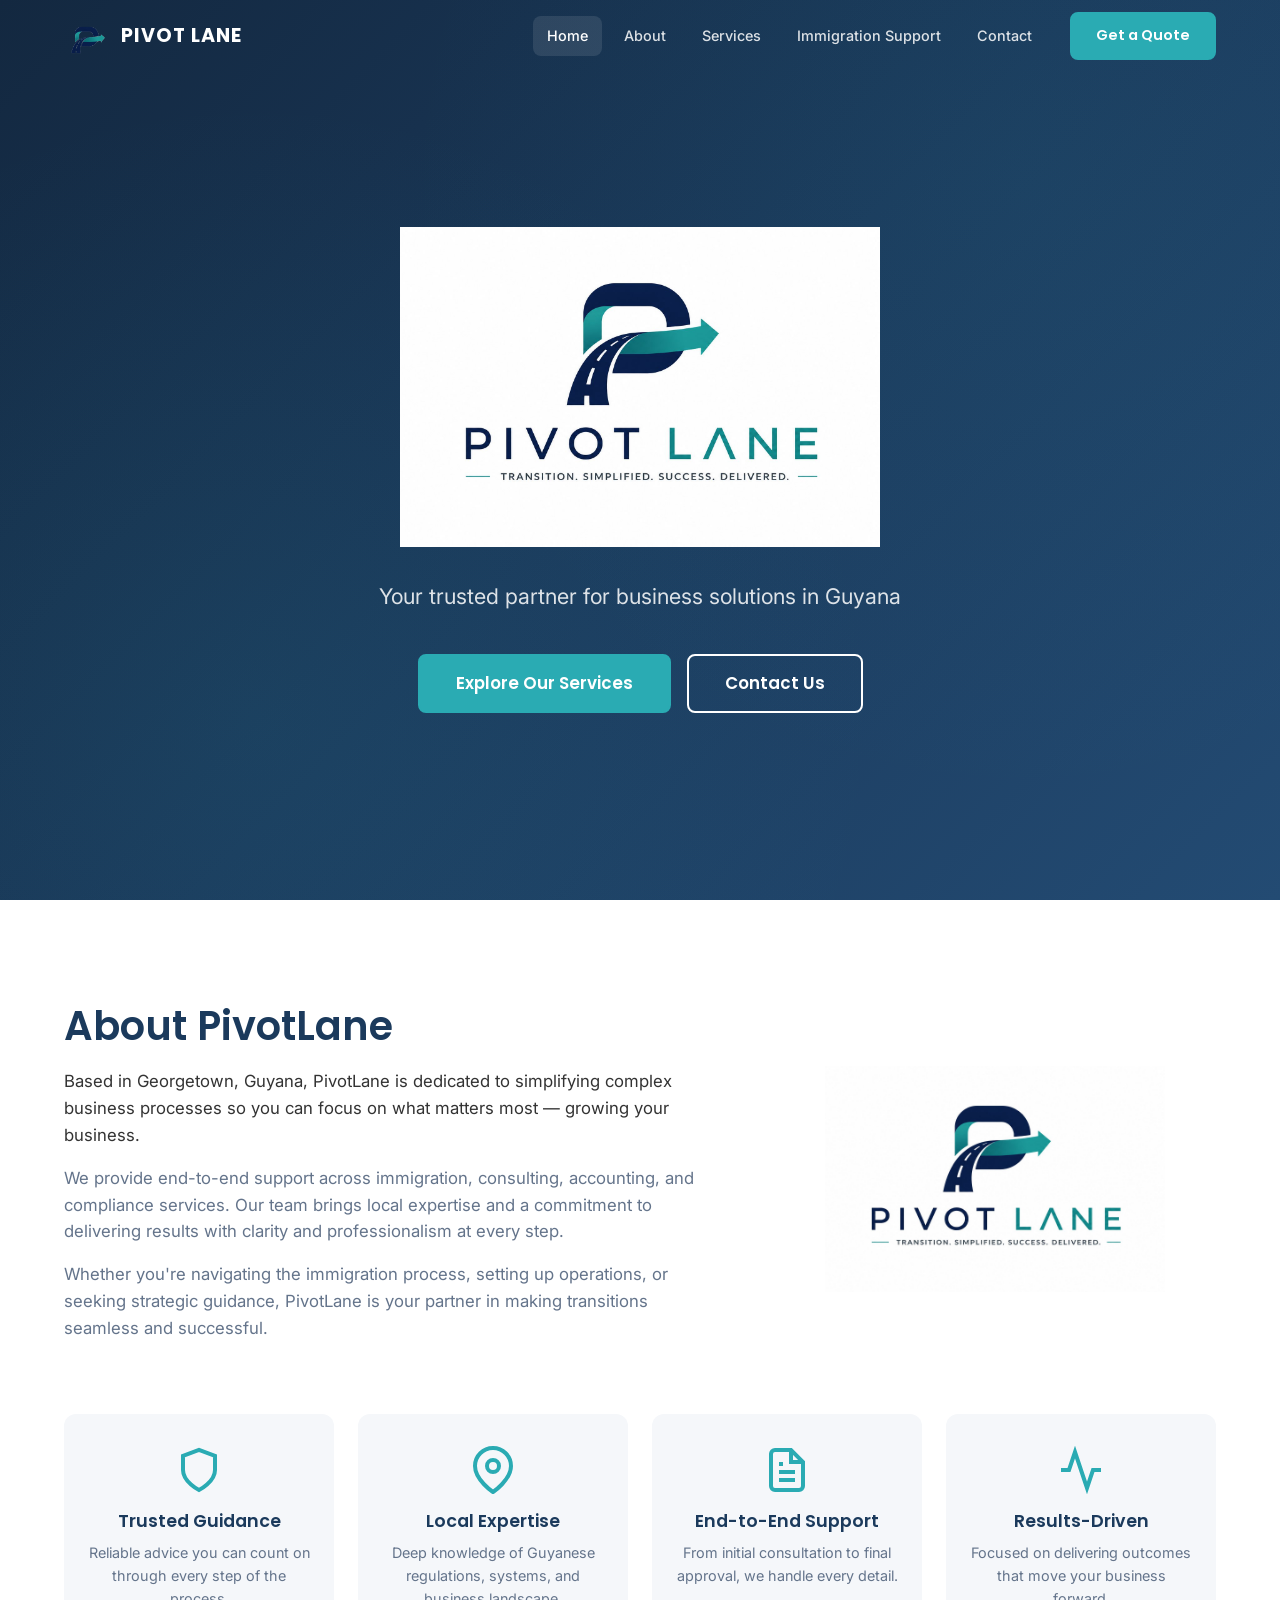
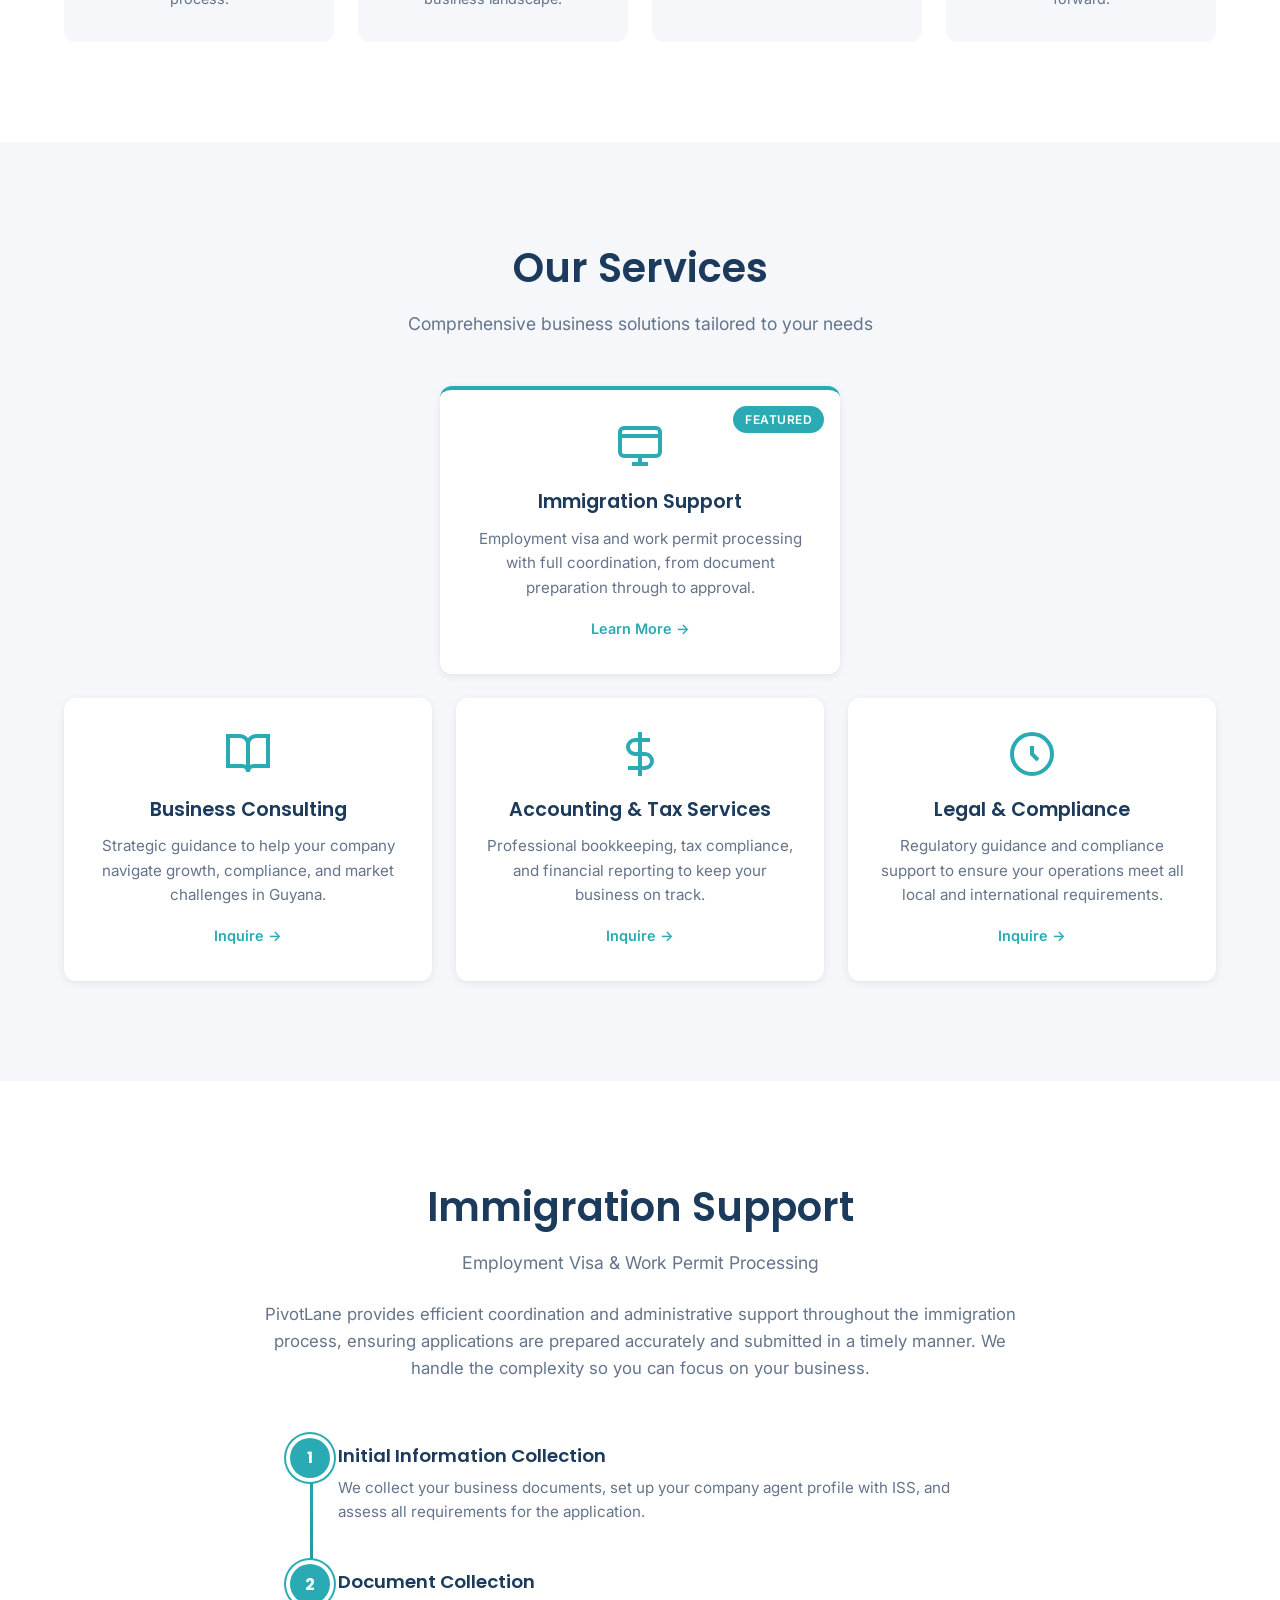
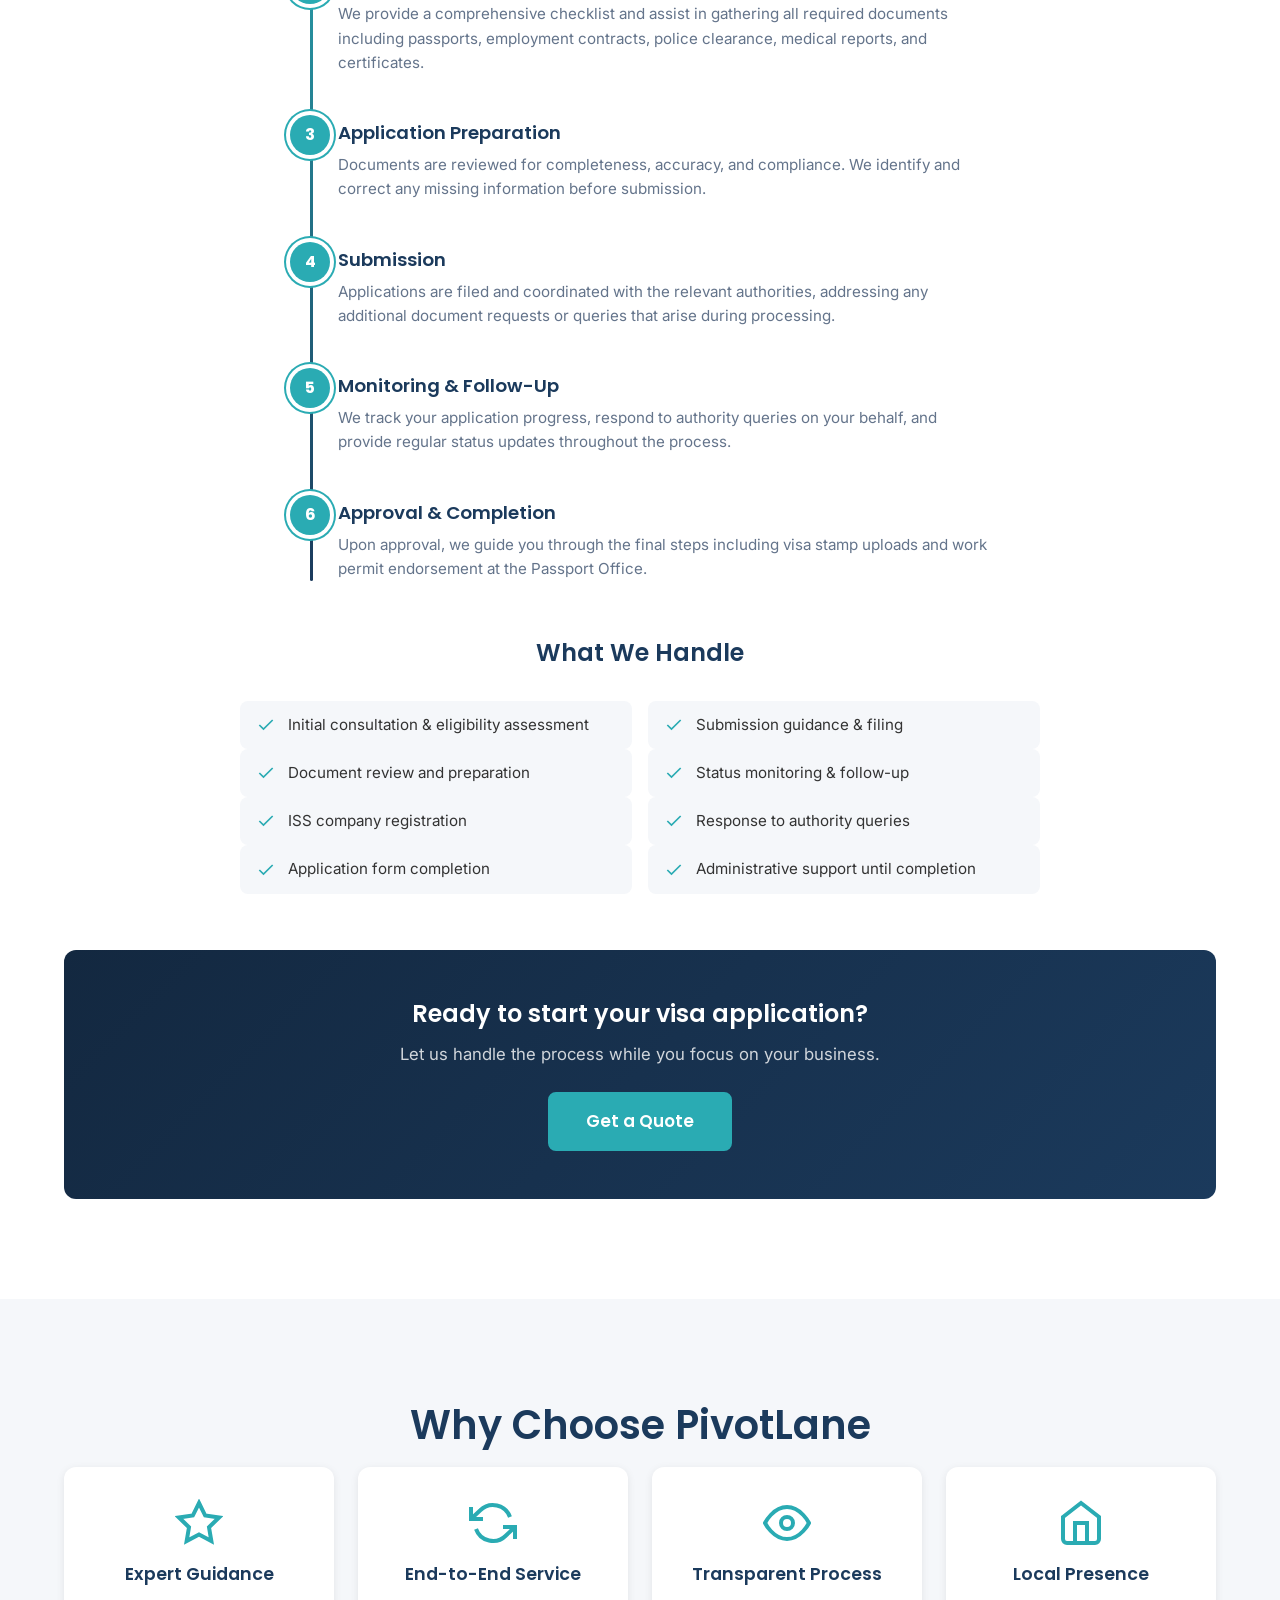
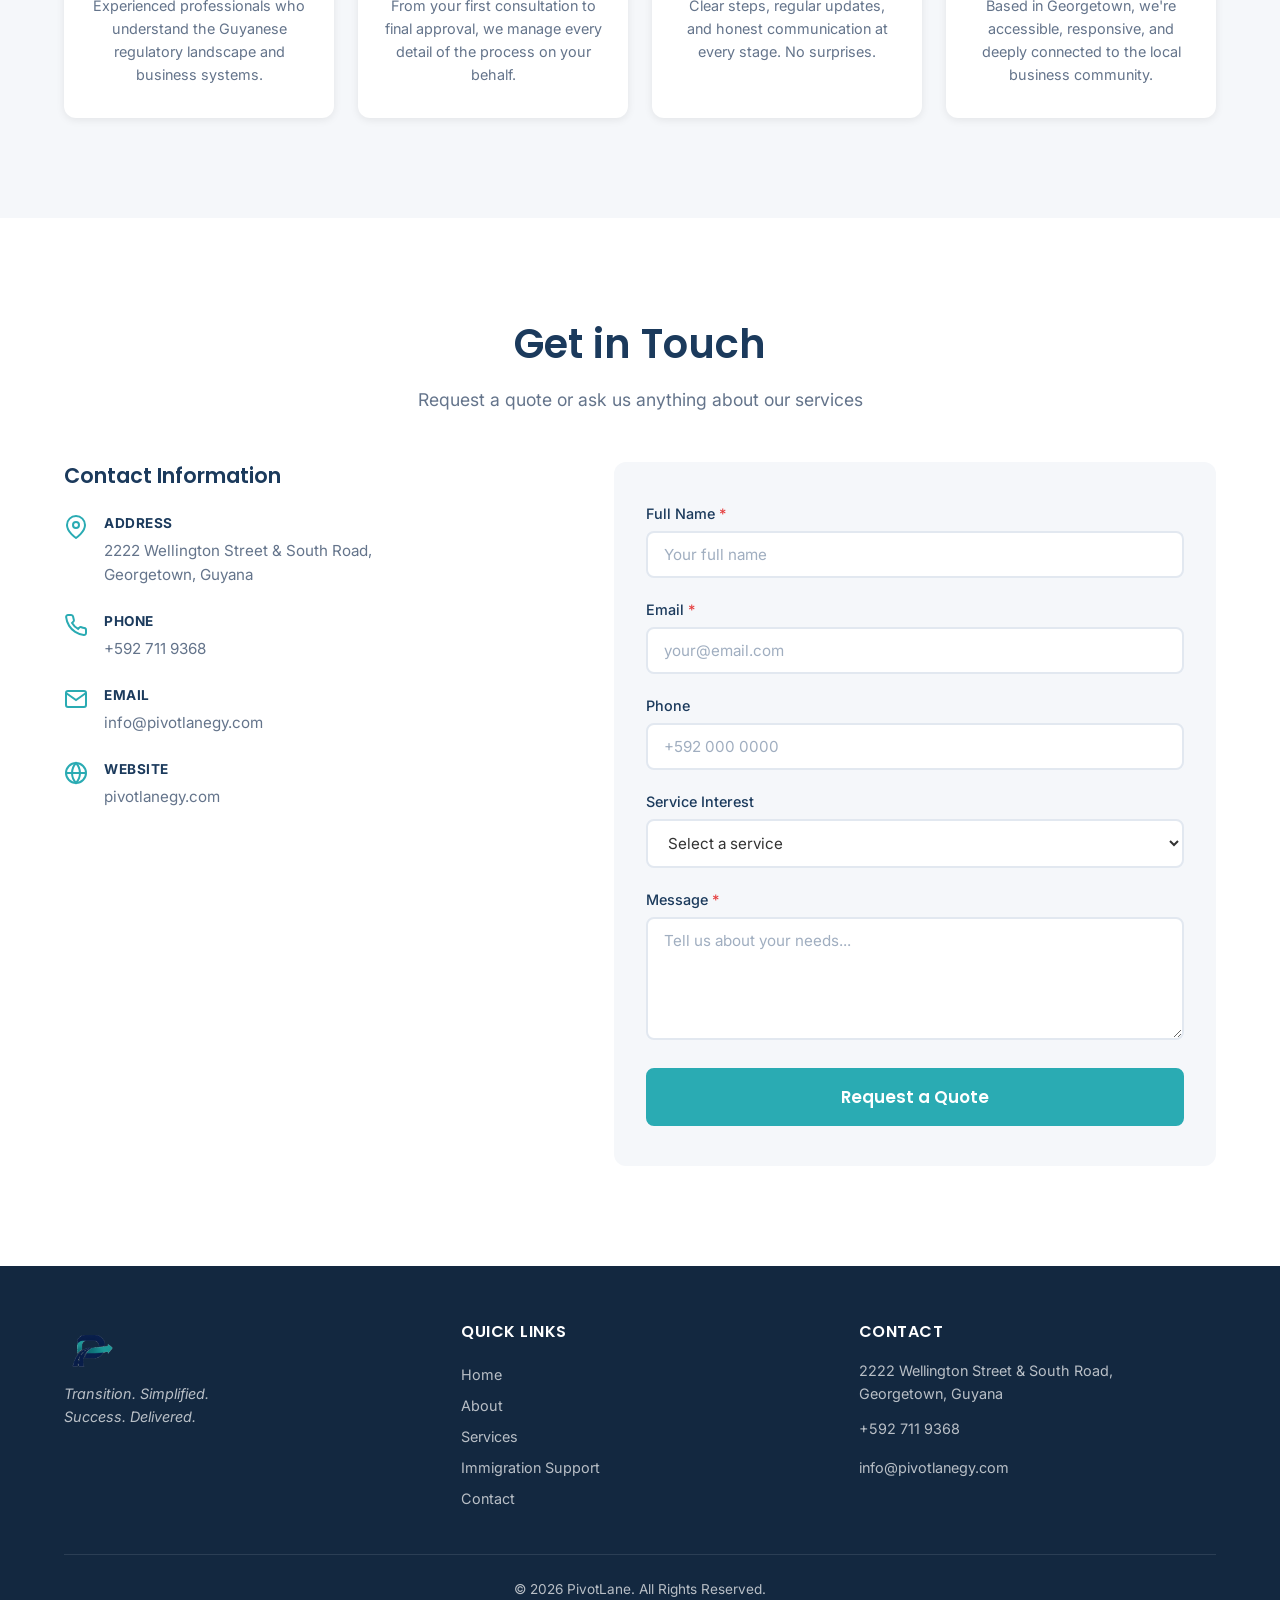
==== index.html @ 8d7aee9f "Move website files to repo root Co-Authored-By: Claude Opus 4.6 (1M context) <noreply@anthropic.com>" ====
<!DOCTYPE html>
<html lang="en">
<head>
    <meta charset="UTF-8">
    <meta name="viewport" content="width=device-width, initial-scale=1.0">
    <title>PivotLane - Business Solutions | Georgetown, Guyana</title>
    <meta name="description" content="PivotLane provides professional business solutions in Georgetown, Guyana. Immigration support, business consulting, accounting, HR, and compliance services.">
    <meta property="og:title" content="PivotLane - Business Solutions">
    <meta property="og:description" content="Transition. Simplified. Success. Delivered. Professional business solutions in Georgetown, Guyana.">
    <meta property="og:type" content="website">
    <link rel="icon" type="image/png" sizes="32x32" href="favicon.png">
    <link rel="apple-touch-icon" sizes="180x180" href="assets/images/apple-touch-icon.png">
    <link rel="preconnect" href="https://fonts.googleapis.com">
    <link rel="preconnect" href="https://fonts.gstatic.com" crossorigin>
    <link href="https://fonts.googleapis.com/css2?family=Inter:wght@400;500;600&family=Poppins:wght@500;600;700&display=swap" rel="stylesheet">
    <link rel="stylesheet" href="css/styles.css">
</head>
<body>

    <!-- ========== NAVBAR ========== -->
    <header class="navbar" id="navbar">
        <div class="container nav-container">
            <a href="#hero" class="nav-logo">
                <img src="assets/images/logo-icon.png" alt="PivotLane Logo" class="nav-logo-img">
                <span class="nav-logo-text">PIVOT LANE</span>
            </a>
            <nav class="nav-menu" id="navMenu">
                <a href="#hero" class="nav-link">Home</a>
                <a href="#about" class="nav-link">About</a>
                <a href="#services" class="nav-link">Services</a>
                <a href="#immigration" class="nav-link">Immigration Support</a>
                <a href="#contact" class="nav-link">Contact</a>
            </nav>
            <a href="#contact" class="btn btn-primary nav-cta">Get a Quote</a>
            <button class="hamburger" id="hamburger" aria-label="Toggle navigation">
                <span></span>
                <span></span>
                <span></span>
            </button>
        </div>
    </header>

    <!-- ========== HERO ========== -->
    <section class="hero" id="hero">
        <div class="hero-bg"></div>
        <div class="container hero-content">
            <img src="assets/images/logo-full.png" alt="PivotLane - Transition. Simplified. Success. Delivered." class="hero-logo">
            <p class="hero-subtitle">Your trusted partner for business solutions in Guyana</p>
            <div class="hero-ctas">
                <a href="#services" class="btn btn-primary btn-lg">Explore Our Services</a>
                <a href="#contact" class="btn btn-outline btn-lg">Contact Us</a>
            </div>
        </div>
    </section>

    <!-- ========== ABOUT ========== -->
    <section class="section about" id="about">
        <div class="container">
            <div class="about-grid">
                <div class="about-text">
                    <h2 class="section-heading">About PivotLane</h2>
                    <p>Based in Georgetown, Guyana, PivotLane is dedicated to simplifying complex business processes so you can focus on what matters most &mdash; growing your business.</p>
                    <p>We provide end-to-end support across immigration, consulting, accounting, and compliance services. Our team brings local expertise and a commitment to delivering results with clarity and professionalism at every step.</p>
                    <p>Whether you're navigating the immigration process, setting up operations, or seeking strategic guidance, PivotLane is your partner in making transitions seamless and successful.</p>
                </div>
                <div class="about-image">
                    <img src="assets/images/logo-full.png" alt="PivotLane" class="about-logo">
                </div>
            </div>
            <div class="values-grid">
                <div class="value-card reveal">
                    <div class="value-icon">
                        <svg viewBox="0 0 24 24" fill="none" stroke="currentColor" stroke-width="2"><path d="M12 22s8-4 8-10V5l-8-3-8 3v7c0 6 8 10 8 10z"/></svg>
                    </div>
                    <h3>Trusted Guidance</h3>
                    <p>Reliable advice you can count on through every step of the process.</p>
                </div>
                <div class="value-card reveal">
                    <div class="value-icon">
                        <svg viewBox="0 0 24 24" fill="none" stroke="currentColor" stroke-width="2"><path d="M21 10c0 7-9 13-9 13s-9-6-9-13a9 9 0 0118 0z"/><circle cx="12" cy="10" r="3"/></svg>
                    </div>
                    <h3>Local Expertise</h3>
                    <p>Deep knowledge of Guyanese regulations, systems, and business landscape.</p>
                </div>
                <div class="value-card reveal">
                    <div class="value-icon">
                        <svg viewBox="0 0 24 24" fill="none" stroke="currentColor" stroke-width="2"><path d="M14 2H6a2 2 0 00-2 2v16a2 2 0 002 2h12a2 2 0 002-2V8z"/><polyline points="14 2 14 8 20 8"/><line x1="16" y1="13" x2="8" y2="13"/><line x1="16" y1="17" x2="8" y2="17"/><polyline points="10 9 9 9 8 9"/></svg>
                    </div>
                    <h3>End-to-End Support</h3>
                    <p>From initial consultation to final approval, we handle every detail.</p>
                </div>
                <div class="value-card reveal">
                    <div class="value-icon">
                        <svg viewBox="0 0 24 24" fill="none" stroke="currentColor" stroke-width="2"><polyline points="22 12 18 12 15 21 9 3 6 12 2 12"/></svg>
                    </div>
                    <h3>Results-Driven</h3>
                    <p>Focused on delivering outcomes that move your business forward.</p>
                </div>
            </div>
        </div>
    </section>

    <!-- ========== SERVICES ========== -->
    <section class="section section-gray services" id="services">
        <div class="container">
            <h2 class="section-heading section-heading-center">Our Services</h2>
            <p class="section-subheading">Comprehensive business solutions tailored to your needs</p>
            <div class="services-grid">
                <a href="#immigration" class="service-card service-card-featured reveal">
                    <div class="service-badge">Featured</div>
                    <div class="service-icon">
                        <svg viewBox="0 0 24 24" fill="none" stroke="currentColor" stroke-width="2"><rect x="2" y="3" width="20" height="14" rx="2"/><line x1="2" y1="7" x2="22" y2="7"/><line x1="8" y1="21" x2="16" y2="21"/><line x1="12" y1="17" x2="12" y2="21"/></svg>
                    </div>
                    <h3>Immigration Support</h3>
                    <p>Employment visa and work permit processing with full coordination, from document preparation through to approval.</p>
                    <span class="service-cta">Learn More &rarr;</span>
                </a>
                <div class="service-card reveal">
                    <div class="service-icon">
                        <svg viewBox="0 0 24 24" fill="none" stroke="currentColor" stroke-width="2"><path d="M2 3h6a4 4 0 014 4v14a3 3 0 00-3-3H2z"/><path d="M22 3h-6a4 4 0 00-4 4v14a3 3 0 013-3h7z"/></svg>
                    </div>
                    <h3>Business Consulting</h3>
                    <p>Strategic guidance to help your company navigate growth, compliance, and market challenges in Guyana.</p>
                    <a href="#contact" class="service-cta" data-service="Business Consulting">Inquire &rarr;</a>
                </div>
                <div class="service-card reveal">
                    <div class="service-icon">
                        <svg viewBox="0 0 24 24" fill="none" stroke="currentColor" stroke-width="2"><line x1="12" y1="1" x2="12" y2="23"/><path d="M17 5H9.5a3.5 3.5 0 000 7h5a3.5 3.5 0 010 7H6"/></svg>
                    </div>
                    <h3>Accounting & Tax Services</h3>
                    <p>Professional bookkeeping, tax compliance, and financial reporting to keep your business on track.</p>
                    <a href="#contact" class="service-cta" data-service="Accounting & Tax Services">Inquire &rarr;</a>
                </div>
                <div class="service-card reveal">
                    <div class="service-icon">
                        <svg viewBox="0 0 24 24" fill="none" stroke="currentColor" stroke-width="2"><circle cx="12" cy="12" r="10"/><path d="M12 8v4l3 3"/></svg>
                    </div>
                    <h3>Legal & Compliance</h3>
                    <p>Regulatory guidance and compliance support to ensure your operations meet all local and international requirements.</p>
                    <a href="#contact" class="service-cta" data-service="Legal & Compliance">Inquire &rarr;</a>
                </div>
            </div>
        </div>
    </section>

    <!-- ========== IMMIGRATION SUPPORT DETAIL ========== -->
    <section class="section immigration" id="immigration">
        <div class="container">
            <h2 class="section-heading section-heading-center">Immigration Support</h2>
            <p class="section-subheading">Employment Visa & Work Permit Processing</p>
            <p class="immigration-intro">PivotLane provides efficient coordination and administrative support throughout the immigration process, ensuring applications are prepared accurately and submitted in a timely manner. We handle the complexity so you can focus on your business.</p>

            <!-- 6-Step Timeline -->
            <div class="timeline">
                <div class="timeline-step reveal">
                    <div class="timeline-number">1</div>
                    <div class="timeline-content">
                        <h3>Initial Information Collection</h3>
                        <p>We collect your business documents, set up your company agent profile with ISS, and assess all requirements for the application.</p>
                    </div>
                </div>
                <div class="timeline-step reveal">
                    <div class="timeline-number">2</div>
                    <div class="timeline-content">
                        <h3>Document Collection</h3>
                        <p>We provide a comprehensive checklist and assist in gathering all required documents including passports, employment contracts, police clearance, medical reports, and certificates.</p>
                    </div>
                </div>
                <div class="timeline-step reveal">
                    <div class="timeline-number">3</div>
                    <div class="timeline-content">
                        <h3>Application Preparation</h3>
                        <p>Documents are reviewed for completeness, accuracy, and compliance. We identify and correct any missing information before submission.</p>
                    </div>
                </div>
                <div class="timeline-step reveal">
                    <div class="timeline-number">4</div>
                    <div class="timeline-content">
                        <h3>Submission</h3>
                        <p>Applications are filed and coordinated with the relevant authorities, addressing any additional document requests or queries that arise during processing.</p>
                    </div>
                </div>
                <div class="timeline-step reveal">
                    <div class="timeline-number">5</div>
                    <div class="timeline-content">
                        <h3>Monitoring & Follow-Up</h3>
                        <p>We track your application progress, respond to authority queries on your behalf, and provide regular status updates throughout the process.</p>
                    </div>
                </div>
                <div class="timeline-step reveal">
                    <div class="timeline-number">6</div>
                    <div class="timeline-content">
                        <h3>Approval & Completion</h3>
                        <p>Upon approval, we guide you through the final steps including visa stamp uploads and work permit endorsement at the Passport Office.</p>
                    </div>
                </div>
            </div>

            <!-- What We Handle -->
            <h3 class="subsection-heading">What We Handle</h3>
            <div class="services-list">
                <div class="services-list-col">
                    <div class="service-item">
                        <svg viewBox="0 0 24 24" fill="none" stroke="currentColor" stroke-width="2"><polyline points="20 6 9 17 4 12"/></svg>
                        <span>Initial consultation & eligibility assessment</span>
                    </div>
                    <div class="service-item">
                        <svg viewBox="0 0 24 24" fill="none" stroke="currentColor" stroke-width="2"><polyline points="20 6 9 17 4 12"/></svg>
                        <span>Document review and preparation</span>
                    </div>
                    <div class="service-item">
                        <svg viewBox="0 0 24 24" fill="none" stroke="currentColor" stroke-width="2"><polyline points="20 6 9 17 4 12"/></svg>
                        <span>ISS company registration</span>
                    </div>
                    <div class="service-item">
                        <svg viewBox="0 0 24 24" fill="none" stroke="currentColor" stroke-width="2"><polyline points="20 6 9 17 4 12"/></svg>
                        <span>Application form completion</span>
                    </div>
                </div>
                <div class="services-list-col">
                    <div class="service-item">
                        <svg viewBox="0 0 24 24" fill="none" stroke="currentColor" stroke-width="2"><polyline points="20 6 9 17 4 12"/></svg>
                        <span>Submission guidance & filing</span>
                    </div>
                    <div class="service-item">
                        <svg viewBox="0 0 24 24" fill="none" stroke="currentColor" stroke-width="2"><polyline points="20 6 9 17 4 12"/></svg>
                        <span>Status monitoring & follow-up</span>
                    </div>
                    <div class="service-item">
                        <svg viewBox="0 0 24 24" fill="none" stroke="currentColor" stroke-width="2"><polyline points="20 6 9 17 4 12"/></svg>
                        <span>Response to authority queries</span>
                    </div>
                    <div class="service-item">
                        <svg viewBox="0 0 24 24" fill="none" stroke="currentColor" stroke-width="2"><polyline points="20 6 9 17 4 12"/></svg>
                        <span>Administrative support until completion</span>
                    </div>
                </div>
            </div>

            <!-- CTA Banner -->
            <div class="cta-banner reveal">
                <h3>Ready to start your visa application?</h3>
                <p>Let us handle the process while you focus on your business.</p>
                <a href="#contact" class="btn btn-primary btn-lg">Get a Quote</a>
            </div>
        </div>
    </section>

    <!-- ========== WHY CHOOSE US ========== -->
    <section class="section section-gray why-us" id="why-us">
        <div class="container">
            <h2 class="section-heading section-heading-center">Why Choose PivotLane</h2>
            <div class="why-grid">
                <div class="why-card reveal">
                    <div class="why-icon">
                        <svg viewBox="0 0 24 24" fill="none" stroke="currentColor" stroke-width="2"><path d="M12 2l3.09 6.26L22 9.27l-5 4.87 1.18 6.88L12 17.77l-6.18 3.25L7 14.14 2 9.27l6.91-1.01L12 2z"/></svg>
                    </div>
                    <h3>Expert Guidance</h3>
                    <p>Experienced professionals who understand the Guyanese regulatory landscape and business systems.</p>
                </div>
                <div class="why-card reveal">
                    <div class="why-icon">
                        <svg viewBox="0 0 24 24" fill="none" stroke="currentColor" stroke-width="2"><polyline points="1 4 1 10 7 10"/><polyline points="23 20 23 14 17 14"/><path d="M20.49 9A9 9 0 005.64 5.64L1 10m22 4l-4.64 4.36A9 9 0 013.51 15"/></svg>
                    </div>
                    <h3>End-to-End Service</h3>
                    <p>From your first consultation to final approval, we manage every detail of the process on your behalf.</p>
                </div>
                <div class="why-card reveal">
                    <div class="why-icon">
                        <svg viewBox="0 0 24 24" fill="none" stroke="currentColor" stroke-width="2"><path d="M1 12s4-8 11-8 11 8 11 8-4 8-11 8-11-8-11-8z"/><circle cx="12" cy="12" r="3"/></svg>
                    </div>
                    <h3>Transparent Process</h3>
                    <p>Clear steps, regular updates, and honest communication at every stage. No surprises.</p>
                </div>
                <div class="why-card reveal">
                    <div class="why-icon">
                        <svg viewBox="0 0 24 24" fill="none" stroke="currentColor" stroke-width="2"><path d="M3 9l9-7 9 7v11a2 2 0 01-2 2H5a2 2 0 01-2-2z"/><polyline points="9 22 9 12 15 12 15 22"/></svg>
                    </div>
                    <h3>Local Presence</h3>
                    <p>Based in Georgetown, we're accessible, responsive, and deeply connected to the local business community.</p>
                </div>
            </div>
        </div>
    </section>

    <!-- ========== CONTACT ========== -->
    <section class="section contact" id="contact">
        <div class="container">
            <h2 class="section-heading section-heading-center">Get in Touch</h2>
            <p class="section-subheading">Request a quote or ask us anything about our services</p>
            <div class="contact-grid">
                <div class="contact-info">
                    <h3>Contact Information</h3>
                    <div class="contact-item">
                        <svg viewBox="0 0 24 24" fill="none" stroke="currentColor" stroke-width="2"><path d="M21 10c0 7-9 13-9 13s-9-6-9-13a9 9 0 0118 0z"/><circle cx="12" cy="10" r="3"/></svg>
                        <div>
                            <strong>Address</strong>
                            <p>2222 Wellington Street & South Road,<br>Georgetown, Guyana</p>
                        </div>
                    </div>
                    <div class="contact-item">
                        <svg viewBox="0 0 24 24" fill="none" stroke="currentColor" stroke-width="2"><path d="M22 16.92v3a2 2 0 01-2.18 2 19.79 19.79 0 01-8.63-3.07 19.5 19.5 0 01-6-6 19.79 19.79 0 01-3.07-8.67A2 2 0 014.11 2h3a2 2 0 012 1.72c.127.96.361 1.903.7 2.81a2 2 0 01-.45 2.11L8.09 9.91a16 16 0 006 6l1.27-1.27a2 2 0 012.11-.45c.907.339 1.85.573 2.81.7A2 2 0 0122 16.92z"/></svg>
                        <div>
                            <strong>Phone</strong>
                            <p><a href="tel:+5927119368">+592 711 9368</a></p>
                        </div>
                    </div>
                    <div class="contact-item">
                        <svg viewBox="0 0 24 24" fill="none" stroke="currentColor" stroke-width="2"><path d="M4 4h16c1.1 0 2 .9 2 2v12c0 1.1-.9 2-2 2H4c-1.1 0-2-.9-2-2V6c0-1.1.9-2 2-2z"/><polyline points="22,6 12,13 2,6"/></svg>
                        <div>
                            <strong>Email</strong>
                            <p><a href="mailto:info@pivotlanegy.com">info@pivotlanegy.com</a></p>
                        </div>
                    </div>
                    <div class="contact-item">
                        <svg viewBox="0 0 24 24" fill="none" stroke="currentColor" stroke-width="2"><circle cx="12" cy="12" r="10"/><line x1="2" y1="12" x2="22" y2="12"/><path d="M12 2a15.3 15.3 0 014 10 15.3 15.3 0 01-4 10 15.3 15.3 0 01-4-10 15.3 15.3 0 014-10z"/></svg>
                        <div>
                            <strong>Website</strong>
                            <p><a href="https://pivotlanegy.com" target="_blank" rel="noopener">pivotlanegy.com</a></p>
                        </div>
                    </div>
                </div>
                <div class="contact-form-wrapper">
                    <!-- To use Formspree, replace the action with: https://formspree.io/f/YOUR_FORM_ID -->
                    <form class="contact-form" id="contactForm" action="mailto:info@pivotlanegy.com" method="POST" enctype="text/plain">
                        <div class="form-group">
                            <label for="name">Full Name <span class="required">*</span></label>
                            <input type="text" id="name" name="name" required placeholder="Your full name">
                        </div>
                        <div class="form-group">
                            <label for="email">Email <span class="required">*</span></label>
                            <input type="email" id="email" name="email" required placeholder="your@email.com">
                        </div>
                        <div class="form-group">
                            <label for="phone">Phone</label>
                            <input type="tel" id="phone" name="phone" placeholder="+592 000 0000">
                        </div>
                        <div class="form-group">
                            <label for="service">Service Interest</label>
                            <select id="service" name="service">
                                <option value="">Select a service</option>
                                <option value="Immigration Support">Immigration Support</option>
                                <option value="Business Consulting">Business Consulting</option>
                                <option value="Accounting & Tax Services">Accounting & Tax Services</option>
                                <option value="Legal & Compliance">Legal & Compliance</option>
                                <option value="Other">Other</option>
                            </select>
                        </div>
                        <div class="form-group">
                            <label for="message">Message <span class="required">*</span></label>
                            <textarea id="message" name="message" rows="5" required placeholder="Tell us about your needs..."></textarea>
                        </div>
                        <button type="submit" class="btn btn-primary btn-lg btn-full">Request a Quote</button>
                    </form>
                </div>
            </div>
        </div>
    </section>

    <!-- ========== FOOTER ========== -->
    <footer class="footer">
        <div class="container">
            <div class="footer-grid">
                <div class="footer-col">
                    <img src="assets/images/logo-icon.png" alt="PivotLane" class="footer-logo">
                    <p class="footer-tagline">Transition. Simplified.<br>Success. Delivered.</p>
                </div>
                <div class="footer-col">
                    <h4>Quick Links</h4>
                    <a href="#hero">Home</a>
                    <a href="#about">About</a>
                    <a href="#services">Services</a>
                    <a href="#immigration">Immigration Support</a>
                    <a href="#contact">Contact</a>
                </div>
                <div class="footer-col">
                    <h4>Contact</h4>
                    <p>2222 Wellington Street & South Road,<br>Georgetown, Guyana</p>
                    <p><a href="tel:+5927119368">+592 711 9368</a></p>
                    <p><a href="mailto:info@pivotlanegy.com">info@pivotlanegy.com</a></p>
                </div>
            </div>
            <div class="footer-bottom">
                <p>&copy; 2026 PivotLane. All Rights Reserved.</p>
            </div>
        </div>
    </footer>

    <script src="js/main.js"></script>
</body>
</html>
---- css/styles.css ----
/* ============================================
   PivotLane - Business Solutions Website
   ============================================ */

/* -- Custom Properties -- */
:root {
    --color-navy: #1B3A5C;
    --color-navy-dark: #132840;
    --color-navy-light: #234B73;
    --color-teal: #2AABB3;
    --color-teal-dark: #1E8A91;
    --color-teal-light: #35C4CD;
    --color-charcoal: #2D2D2D;
    --color-gray-bg: #F5F7FA;
    --color-gray-border: #E2E8F0;
    --color-white: #FFFFFF;
    --color-text: #333333;
    --color-text-light: #64748B;

    --font-primary: 'Inter', 'Segoe UI', system-ui, sans-serif;
    --font-heading: 'Poppins', 'Segoe UI', system-ui, sans-serif;

    --max-width: 1200px;
    --nav-height: 72px;
    --radius: 8px;
    --radius-lg: 12px;
    --shadow: 0 2px 8px rgba(0, 0, 0, 0.08);
    --shadow-lg: 0 8px 30px rgba(0, 0, 0, 0.12);
    --transition: 0.3s ease;
}

/* -- Reset -- */
*,
*::before,
*::after {
    margin: 0;
    padding: 0;
    box-sizing: border-box;
}

html {
    scroll-behavior: smooth;
    scroll-padding-top: var(--nav-height);
}

body {
    font-family: var(--font-primary);
    font-size: 16px;
    line-height: 1.6;
    color: var(--color-text);
    background: var(--color-white);
    -webkit-font-smoothing: antialiased;
}

img {
    max-width: 100%;
    height: auto;
    display: block;
}

a {
    color: var(--color-teal);
    text-decoration: none;
    transition: color var(--transition);
}

a:hover {
    color: var(--color-teal-dark);
}

h1, h2, h3, h4 {
    font-family: var(--font-heading);
    font-weight: 600;
    line-height: 1.3;
    color: var(--color-navy);
}

/* -- Utilities -- */
.container {
    max-width: var(--max-width);
    margin: 0 auto;
    padding: 0 24px;
}

.section {
    padding: 80px 0;
}

.section-gray {
    background: var(--color-gray-bg);
}

.section-heading {
    font-size: 2rem;
    margin-bottom: 16px;
}

.section-heading-center {
    text-align: center;
}

.section-subheading {
    text-align: center;
    color: var(--color-text-light);
    font-size: 1.1rem;
    margin-bottom: 48px;
}

.subsection-heading {
    font-size: 1.5rem;
    text-align: center;
    margin: 56px 0 32px;
}

/* -- Buttons -- */
.btn {
    display: inline-block;
    padding: 12px 28px;
    border-radius: var(--radius);
    font-family: var(--font-heading);
    font-weight: 600;
    font-size: 0.95rem;
    cursor: pointer;
    transition: all var(--transition);
    border: 2px solid transparent;
    text-align: center;
}

.btn-primary {
    background: var(--color-teal);
    color: var(--color-white);
    border-color: var(--color-teal);
}

.btn-primary:hover {
    background: var(--color-teal-dark);
    border-color: var(--color-teal-dark);
    color: var(--color-white);
}

.btn-outline {
    background: transparent;
    color: var(--color-white);
    border-color: var(--color-white);
}

.btn-outline:hover {
    background: var(--color-white);
    color: var(--color-navy);
}

.btn-lg {
    padding: 14px 36px;
    font-size: 1.05rem;
}

.btn-full {
    width: 100%;
}

/* -- Reveal Animations -- */
.reveal {
    opacity: 0;
    transform: translateY(24px);
    transition: opacity 0.6s ease, transform 0.6s ease;
}

.reveal.visible {
    opacity: 1;
    transform: translateY(0);
}

/* ============================================
   NAVBAR
   ============================================ */
.navbar {
    position: fixed;
    top: 0;
    left: 0;
    right: 0;
    height: var(--nav-height);
    z-index: 1000;
    background: transparent;
    transition: background var(--transition), box-shadow var(--transition);
}

.navbar.scrolled {
    background: var(--color-navy);
    box-shadow: var(--shadow-lg);
}

.nav-container {
    display: flex;
    align-items: center;
    height: var(--nav-height);
    gap: 24px;
}

.nav-logo {
    display: flex;
    align-items: center;
    gap: 10px;
    text-decoration: none;
    flex-shrink: 0;
}

.nav-logo-img {
    height: 40px;
    width: auto;
}

.nav-logo-text {
    font-family: var(--font-heading);
    font-weight: 700;
    font-size: 1.2rem;
    color: var(--color-white);
    letter-spacing: 1px;
}

.nav-menu {
    display: flex;
    align-items: center;
    gap: 8px;
    margin-left: auto;
}

.nav-link {
    color: rgba(255, 255, 255, 0.85);
    font-size: 0.9rem;
    font-weight: 500;
    padding: 8px 14px;
    border-radius: var(--radius);
    transition: all var(--transition);
}

.nav-link:hover,
.nav-link.active {
    color: var(--color-white);
    background: rgba(255, 255, 255, 0.1);
}

.nav-cta {
    flex-shrink: 0;
    padding: 10px 24px;
    font-size: 0.9rem;
}

.hamburger {
    display: none;
    flex-direction: column;
    justify-content: center;
    gap: 5px;
    background: none;
    border: none;
    cursor: pointer;
    padding: 8px;
    z-index: 1001;
}

.hamburger span {
    display: block;
    width: 24px;
    height: 2px;
    background: var(--color-white);
    border-radius: 2px;
    transition: all var(--transition);
}

/* ============================================
   HERO
   ============================================ */
.hero {
    position: relative;
    min-height: 100vh;
    display: flex;
    align-items: center;
    justify-content: center;
    overflow: hidden;
}

.hero-bg {
    position: absolute;
    inset: 0;
    background: linear-gradient(135deg, var(--color-navy-dark) 0%, var(--color-navy) 50%, var(--color-navy-light) 100%);
    z-index: 0;
}

.hero-bg::after {
    content: '';
    position: absolute;
    inset: 0;
    background:
        radial-gradient(circle at 20% 80%, rgba(42, 171, 179, 0.08) 0%, transparent 50%),
        radial-gradient(circle at 80% 20%, rgba(42, 171, 179, 0.06) 0%, transparent 50%);
}

.hero-content {
    position: relative;
    z-index: 1;
    text-align: center;
    padding: 120px 24px 80px;
}

.hero-logo {
    max-width: 420px;
    margin: 0 auto 32px;
}

.hero-subtitle {
    font-size: 1.25rem;
    color: rgba(255, 255, 255, 0.85);
    margin-bottom: 40px;
    font-weight: 400;
}

.hero-ctas {
    display: flex;
    gap: 16px;
    justify-content: center;
    flex-wrap: wrap;
}

/* ============================================
   ABOUT
   ============================================ */
.about-grid {
    display: grid;
    grid-template-columns: 1fr;
    gap: 48px;
    align-items: center;
    margin-bottom: 56px;
}

.about-text p {
    margin-bottom: 16px;
    color: var(--color-text-light);
    font-size: 1.05rem;
}

.about-text p:first-of-type {
    color: var(--color-text);
}

.about-logo {
    max-width: 340px;
    margin: 0 auto;
}

.values-grid {
    display: grid;
    grid-template-columns: 1fr;
    gap: 24px;
}

.value-card {
    text-align: center;
    padding: 32px 24px;
    background: var(--color-gray-bg);
    border-radius: var(--radius-lg);
    transition: transform var(--transition), box-shadow var(--transition);
}

.value-card:hover {
    transform: translateY(-4px);
    box-shadow: var(--shadow);
}

.value-icon {
    width: 48px;
    height: 48px;
    margin: 0 auto 16px;
    color: var(--color-teal);
}

.value-card h3 {
    font-size: 1.1rem;
    margin-bottom: 8px;
}

.value-card p {
    font-size: 0.9rem;
    color: var(--color-text-light);
}

/* ============================================
   SERVICES
   ============================================ */
.services-grid {
    display: grid;
    grid-template-columns: 1fr;
    gap: 24px;
}

.service-card {
    position: relative;
    background: var(--color-white);
    border-radius: var(--radius-lg);
    padding: 32px 24px;
    text-align: center;
    box-shadow: var(--shadow);
    transition: transform var(--transition), box-shadow var(--transition);
    text-decoration: none;
    color: inherit;
    display: block;
}

.service-card:hover {
    transform: translateY(-4px);
    box-shadow: var(--shadow-lg);
    color: inherit;
}

.service-card-featured {
    border-top: 4px solid var(--color-teal);
}

.service-badge {
    position: absolute;
    top: 16px;
    right: 16px;
    background: var(--color-teal);
    color: var(--color-white);
    font-size: 0.75rem;
    font-weight: 600;
    padding: 4px 12px;
    border-radius: 20px;
    text-transform: uppercase;
    letter-spacing: 0.5px;
}

.service-icon {
    width: 48px;
    height: 48px;
    margin: 0 auto 20px;
    color: var(--color-teal);
}

.service-card h3 {
    font-size: 1.2rem;
    margin-bottom: 12px;
}

.service-card p {
    font-size: 0.95rem;
    color: var(--color-text-light);
    margin-bottom: 16px;
}

.service-cta {
    font-weight: 600;
    font-size: 0.9rem;
    color: var(--color-teal);
}

.service-card:hover .service-cta {
    color: var(--color-teal-dark);
}

/* ============================================
   IMMIGRATION DETAIL
   ============================================ */
.immigration-intro {
    text-align: center;
    max-width: 780px;
    margin: -24px auto 56px;
    color: var(--color-text-light);
    font-size: 1.05rem;
}

/* Timeline */
.timeline {
    position: relative;
    max-width: 700px;
    margin: 0 auto;
    padding-left: 48px;
}

.timeline::before {
    content: '';
    position: absolute;
    left: 20px;
    top: 0;
    bottom: 0;
    width: 3px;
    background: linear-gradient(to bottom, var(--color-teal), var(--color-navy));
    border-radius: 3px;
}

.timeline-step {
    position: relative;
    padding-bottom: 40px;
}

.timeline-step:last-child {
    padding-bottom: 0;
}

.timeline-number {
    position: absolute;
    left: -48px;
    top: 0;
    width: 40px;
    height: 40px;
    background: var(--color-teal);
    color: var(--color-white);
    border-radius: 50%;
    display: flex;
    align-items: center;
    justify-content: center;
    font-family: var(--font-heading);
    font-weight: 700;
    font-size: 1rem;
    box-shadow: 0 0 0 4px var(--color-white), 0 0 0 6px var(--color-teal);
}

.timeline-content h3 {
    font-size: 1.15rem;
    margin-bottom: 8px;
    padding-top: 6px;
}

.timeline-content p {
    color: var(--color-text-light);
    font-size: 0.95rem;
}

/* Services List */
.services-list {
    display: grid;
    grid-template-columns: 1fr;
    gap: 16px;
    max-width: 800px;
    margin: 0 auto;
}

.service-item {
    display: flex;
    align-items: center;
    gap: 12px;
    padding: 12px 16px;
    background: var(--color-gray-bg);
    border-radius: var(--radius);
}

.service-item svg {
    width: 20px;
    height: 20px;
    flex-shrink: 0;
    color: var(--color-teal);
}

.service-item span {
    font-size: 0.95rem;
}

/* CTA Banner */
.cta-banner {
    background: linear-gradient(135deg, var(--color-navy-dark), var(--color-navy));
    border-radius: var(--radius-lg);
    padding: 48px 32px;
    text-align: center;
    margin-top: 56px;
}

.cta-banner h3 {
    color: var(--color-white);
    font-size: 1.5rem;
    margin-bottom: 12px;
}

.cta-banner p {
    color: rgba(255, 255, 255, 0.8);
    margin-bottom: 24px;
    font-size: 1.05rem;
}

/* ============================================
   WHY CHOOSE US
   ============================================ */
.why-grid {
    display: grid;
    grid-template-columns: 1fr;
    gap: 24px;
}

.why-card {
    text-align: center;
    padding: 32px 24px;
    background: var(--color-white);
    border-radius: var(--radius-lg);
    box-shadow: var(--shadow);
    transition: transform var(--transition);
}

.why-card:hover {
    transform: translateY(-4px);
}

.why-icon {
    width: 48px;
    height: 48px;
    margin: 0 auto 16px;
    color: var(--color-teal);
}

.why-card h3 {
    font-size: 1.1rem;
    margin-bottom: 8px;
}

.why-card p {
    color: var(--color-text-light);
    font-size: 0.9rem;
}

/* ============================================
   CONTACT
   ============================================ */
.contact-grid {
    display: grid;
    grid-template-columns: 1fr;
    gap: 48px;
}

.contact-info h3 {
    font-size: 1.3rem;
    margin-bottom: 24px;
}

.contact-item {
    display: flex;
    align-items: flex-start;
    gap: 16px;
    margin-bottom: 24px;
}

.contact-item svg {
    width: 24px;
    height: 24px;
    flex-shrink: 0;
    color: var(--color-teal);
    margin-top: 2px;
}

.contact-item strong {
    display: block;
    font-size: 0.85rem;
    text-transform: uppercase;
    letter-spacing: 0.5px;
    color: var(--color-navy);
    margin-bottom: 4px;
}

.contact-item p {
    color: var(--color-text-light);
    font-size: 0.95rem;
}

.contact-item a {
    color: var(--color-text-light);
}

.contact-item a:hover {
    color: var(--color-teal);
}

/* Form */
.contact-form-wrapper {
    background: var(--color-gray-bg);
    border-radius: var(--radius-lg);
    padding: 32px 24px;
}

.form-group {
    margin-bottom: 20px;
}

.form-group label {
    display: block;
    font-weight: 500;
    font-size: 0.9rem;
    margin-bottom: 6px;
    color: var(--color-navy);
}

.required {
    color: #e53e3e;
}

.form-group input,
.form-group select,
.form-group textarea {
    width: 100%;
    padding: 12px 16px;
    border: 2px solid var(--color-gray-border);
    border-radius: var(--radius);
    font-family: var(--font-primary);
    font-size: 0.95rem;
    color: var(--color-text);
    background: var(--color-white);
    transition: border-color var(--transition);
    outline: none;
}

.form-group input:focus,
.form-group select:focus,
.form-group textarea:focus {
    border-color: var(--color-teal);
}

.form-group input::placeholder,
.form-group textarea::placeholder {
    color: #A0AEC0;
}

.form-group textarea {
    resize: vertical;
    min-height: 120px;
}

.form-group input.error,
.form-group textarea.error {
    border-color: #e53e3e;
}

.form-error {
    color: #e53e3e;
    font-size: 0.8rem;
    margin-top: 4px;
}

/* ============================================
   FOOTER
   ============================================ */
.footer {
    background: var(--color-navy-dark);
    color: rgba(255, 255, 255, 0.7);
    padding: 56px 0 24px;
}

.footer-grid {
    display: grid;
    grid-template-columns: 1fr;
    gap: 40px;
    margin-bottom: 40px;
}

.footer-logo {
    height: 48px;
    width: auto;
    margin-bottom: 12px;
}

.footer-tagline {
    font-size: 0.9rem;
    font-style: italic;
}

.footer-col h4 {
    color: var(--color-white);
    font-size: 1rem;
    margin-bottom: 16px;
    text-transform: uppercase;
    letter-spacing: 0.5px;
}

.footer-col a {
    display: block;
    color: rgba(255, 255, 255, 0.7);
    font-size: 0.9rem;
    padding: 4px 0;
    transition: color var(--transition);
}

.footer-col a:hover {
    color: var(--color-teal-light);
}

.footer-col p {
    font-size: 0.9rem;
    margin-bottom: 8px;
}

.footer-bottom {
    border-top: 1px solid rgba(255, 255, 255, 0.1);
    padding-top: 24px;
    text-align: center;
    font-size: 0.85rem;
}

/* ============================================
   RESPONSIVE - Tablet (768px+)
   ============================================ */
@media (min-width: 768px) {
    .section-heading {
        font-size: 2.25rem;
    }

    .hamburger {
        display: none;
    }

    .about-grid {
        grid-template-columns: 1.2fr 0.8fr;
    }

    .values-grid {
        grid-template-columns: repeat(2, 1fr);
    }

    .services-grid {
        grid-template-columns: repeat(2, 1fr);
    }

    .services-list {
        grid-template-columns: repeat(2, 1fr);
    }

    .why-grid {
        grid-template-columns: repeat(2, 1fr);
    }

    .contact-grid {
        grid-template-columns: 1fr 1.2fr;
        align-items: start;
    }

    .contact-form-wrapper {
        padding: 40px 32px;
    }

    .footer-grid {
        grid-template-columns: repeat(3, 1fr);
    }
}

/* ============================================
   RESPONSIVE - Desktop (1024px+)
   ============================================ */
@media (min-width: 1024px) {
    .section {
        padding: 100px 0;
    }

    .section-heading {
        font-size: 2.5rem;
    }

    .hero-logo {
        max-width: 480px;
    }

    .hero-subtitle {
        font-size: 1.35rem;
    }

    .values-grid {
        grid-template-columns: repeat(4, 1fr);
    }

    .services-grid {
        grid-template-columns: repeat(3, 1fr);
    }

    .service-card-featured {
        grid-column: 1 / -1;
        max-width: 400px;
        margin: 0 auto;
    }

    .why-grid {
        grid-template-columns: repeat(4, 1fr);
    }
}

/* ============================================
   RESPONSIVE - Mobile (below 768px)
   ============================================ */
@media (max-width: 767px) {
    .nav-menu {
        position: fixed;
        top: 0;
        right: -100%;
        width: 280px;
        height: 100vh;
        background: var(--color-navy-dark);
        flex-direction: column;
        align-items: flex-start;
        padding: 100px 32px 40px;
        gap: 4px;
        transition: right var(--transition);
        box-shadow: -4px 0 20px rgba(0, 0, 0, 0.3);
    }

    .nav-menu.open {
        right: 0;
    }

    .nav-link {
        font-size: 1rem;
        padding: 12px 16px;
        width: 100%;
    }

    .nav-cta {
        display: none;
    }

    .hamburger {
        display: flex;
    }

    .hamburger.active span:nth-child(1) {
        transform: rotate(45deg) translate(5px, 5px);
    }

    .hamburger.active span:nth-child(2) {
        opacity: 0;
    }

    .hamburger.active span:nth-child(3) {
        transform: rotate(-45deg) translate(5px, -5px);
    }

    .hero-content {
        padding: 100px 16px 60px;
    }

    .hero-logo {
        max-width: 280px;
    }

    .hero-subtitle {
        font-size: 1.05rem;
    }

    .service-card-featured {
        order: -1;
    }

    .cta-banner {
        padding: 36px 24px;
    }

    .cta-banner h3 {
        font-size: 1.25rem;
    }
}
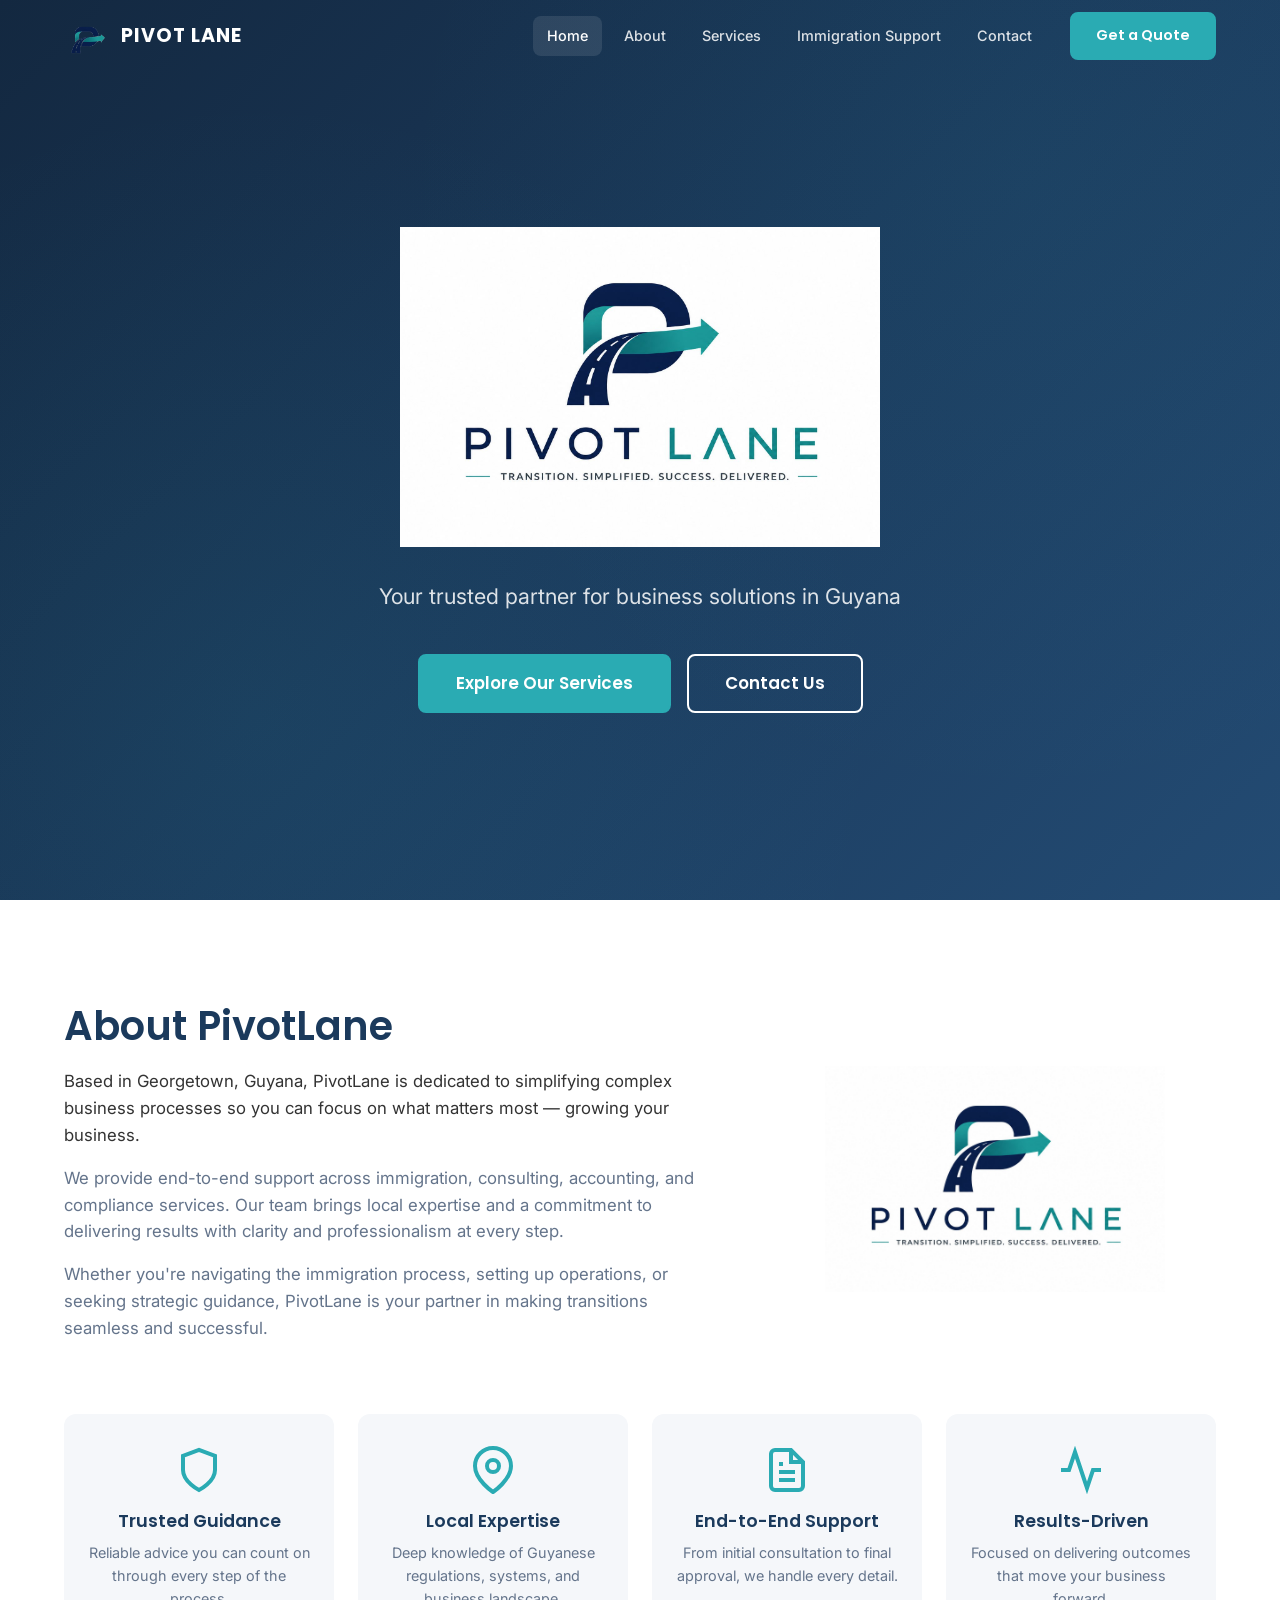
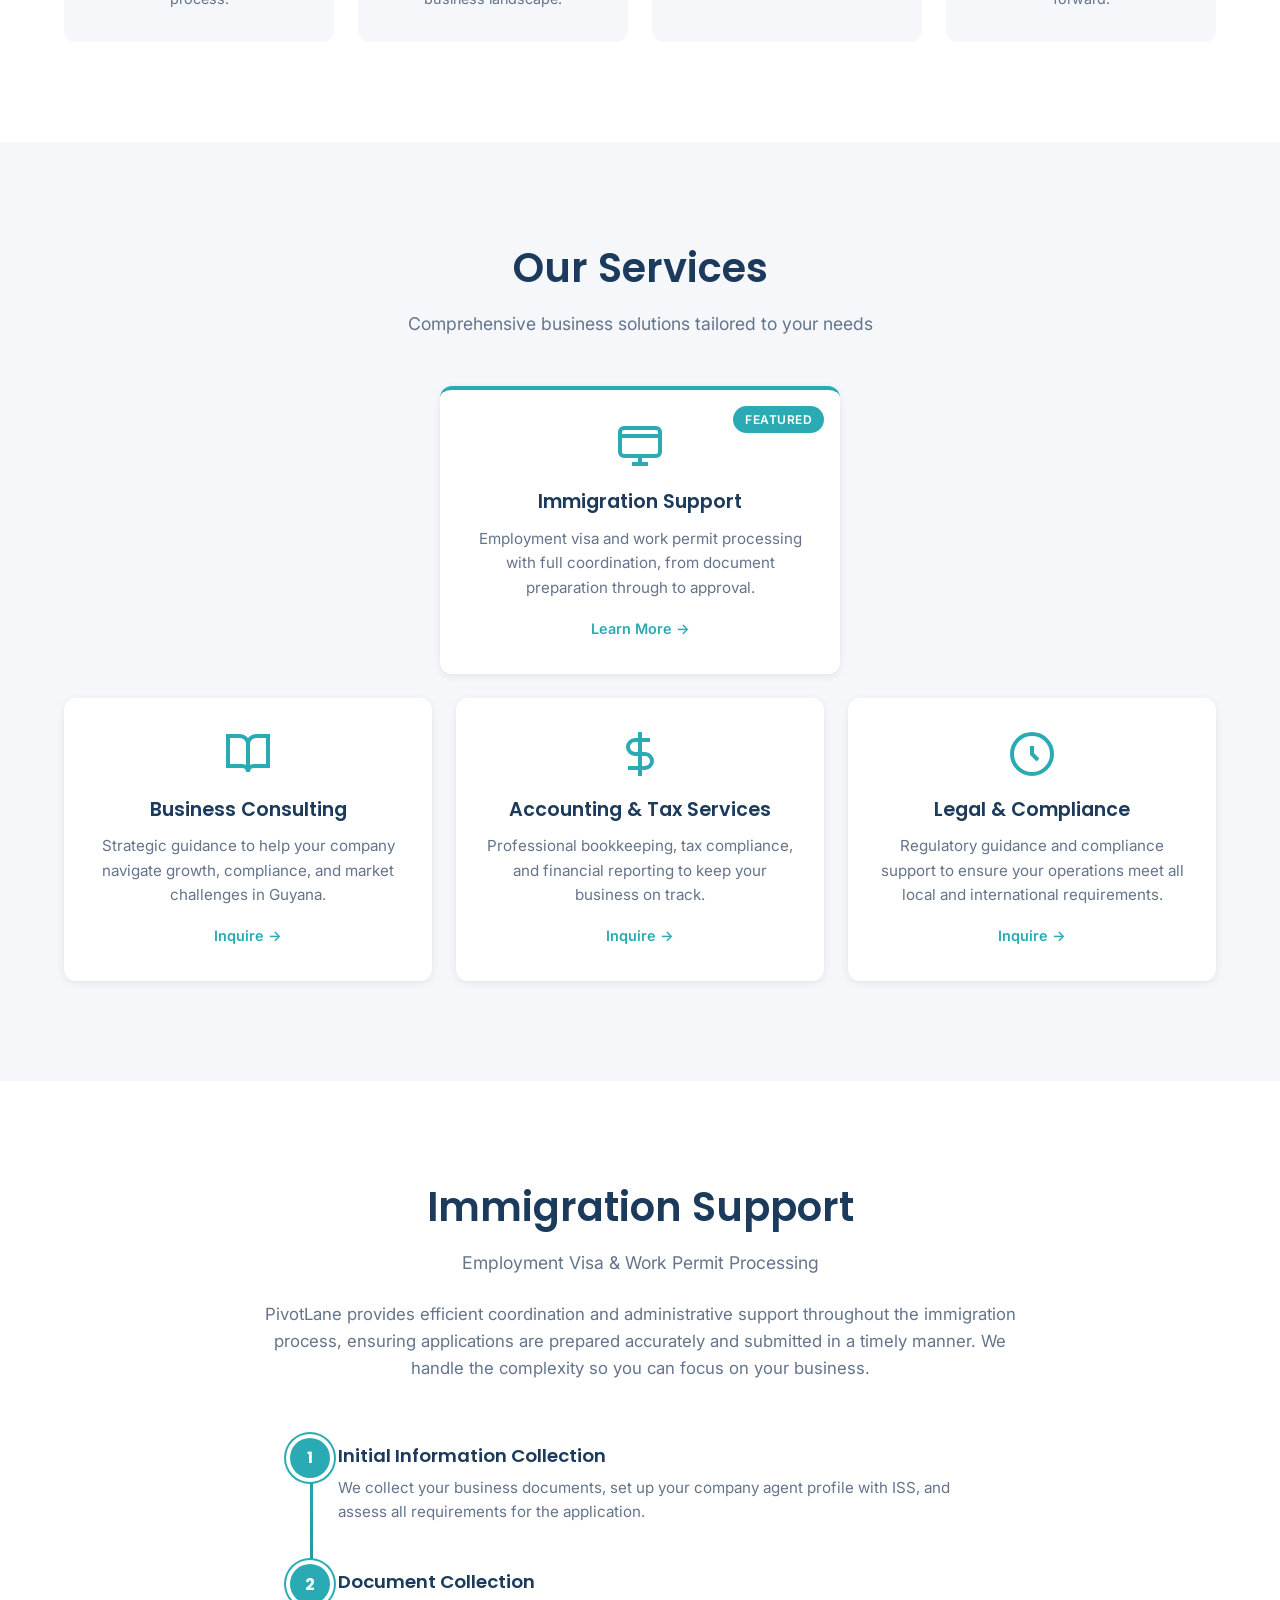
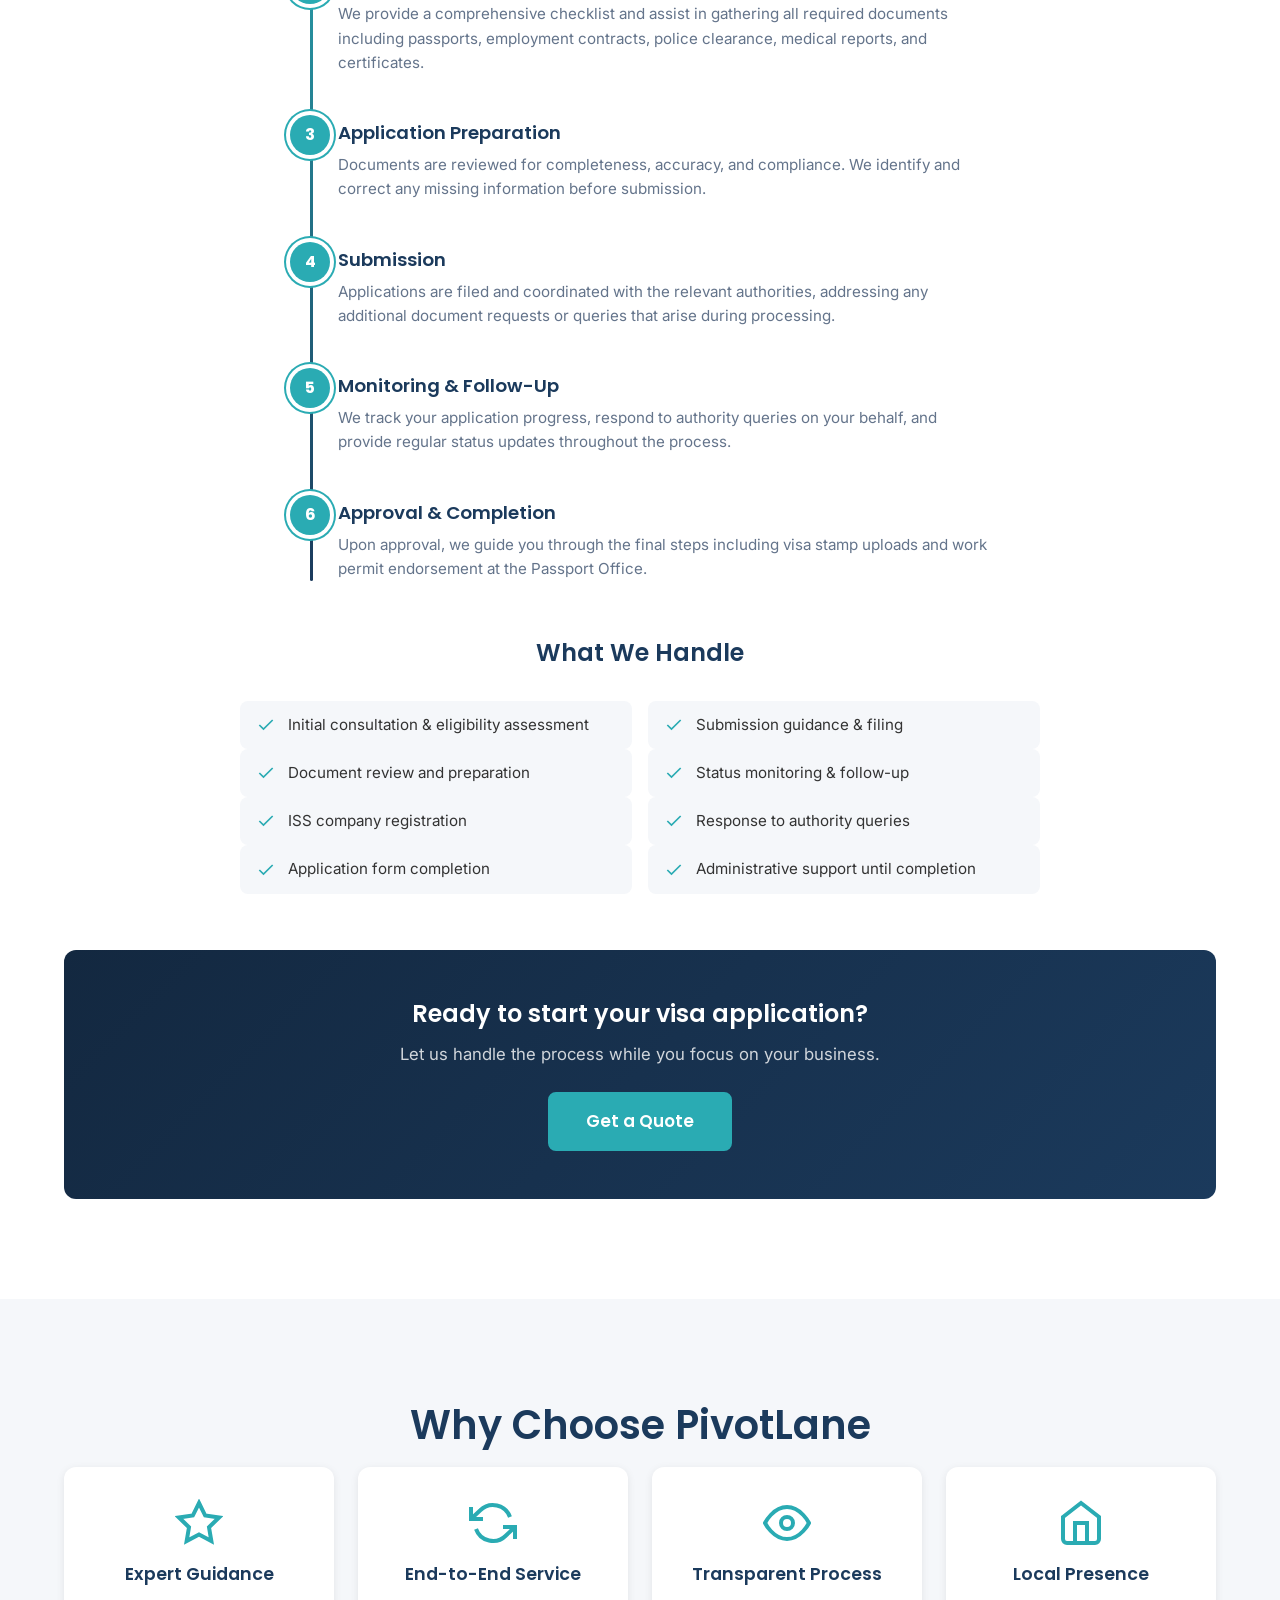
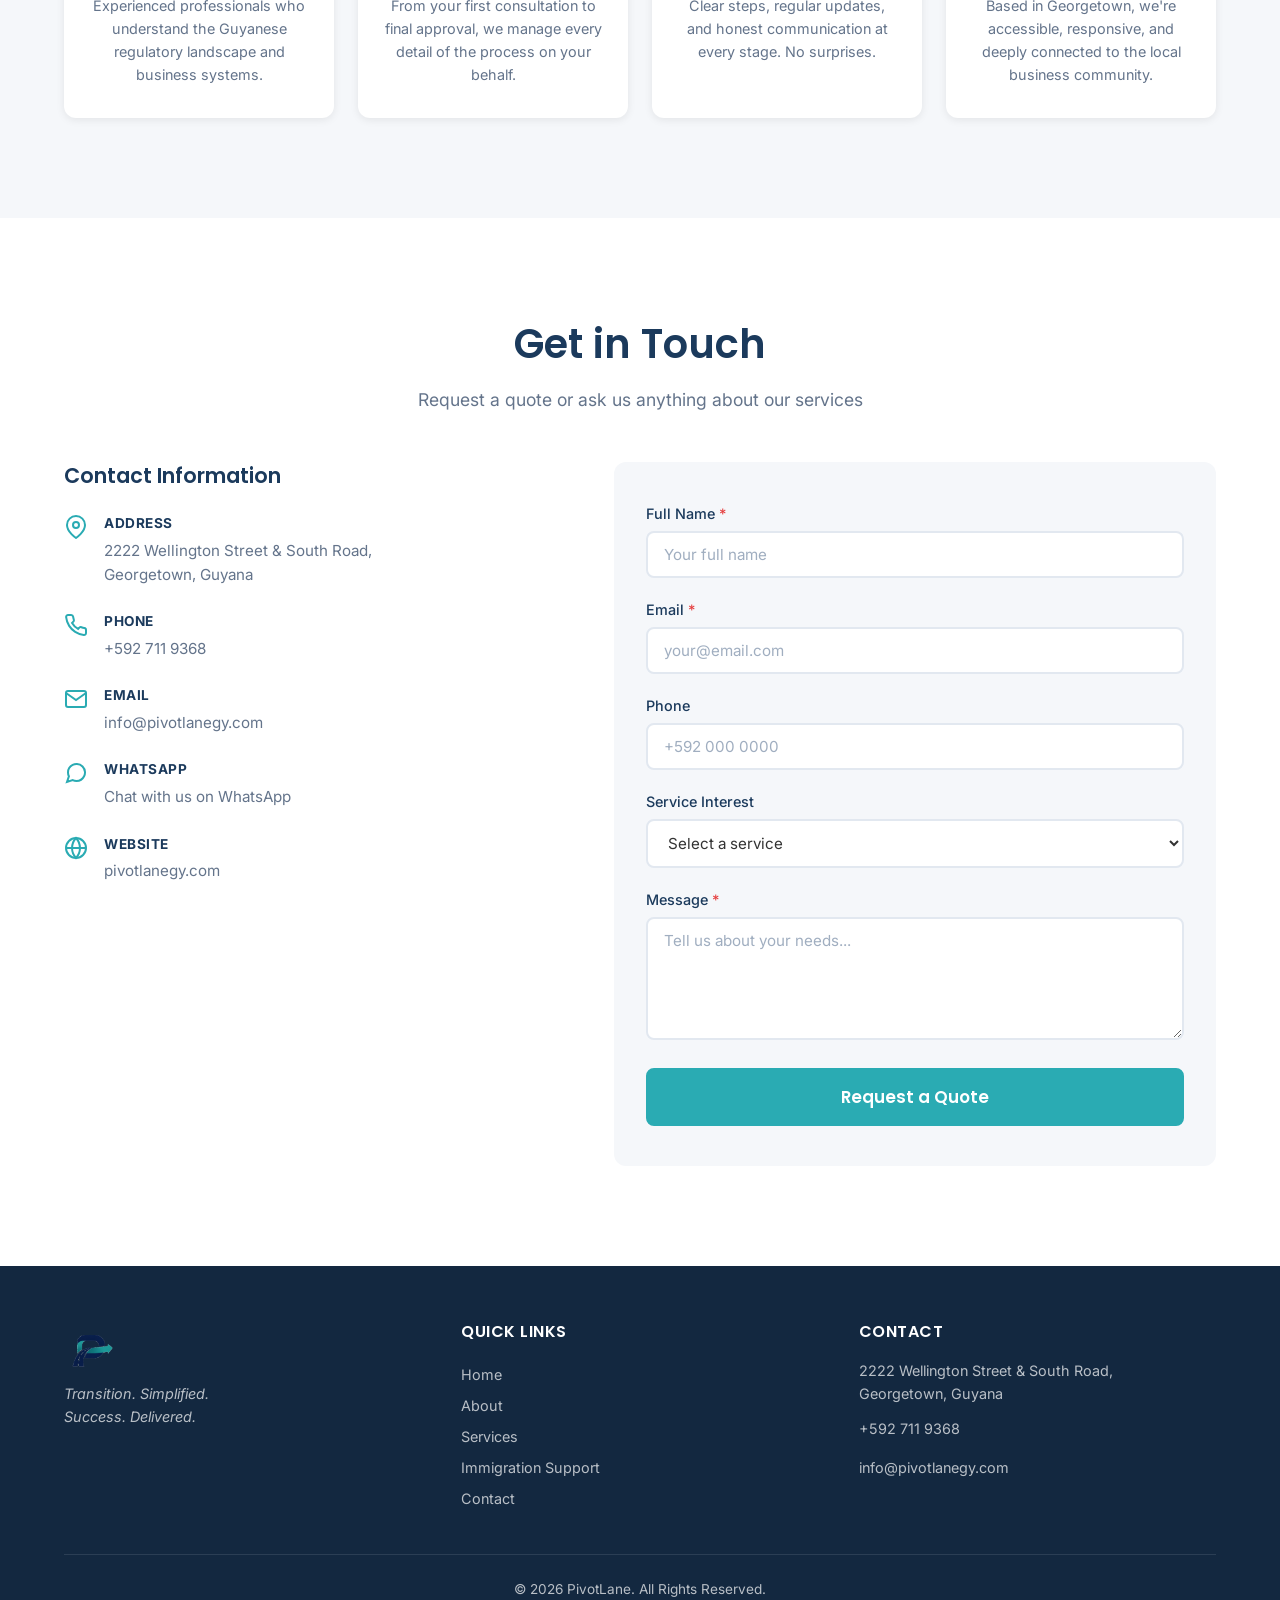
==== commit 1c8fe327: "Add WhatsApp link to contact section Co-Authored-By: Claude Opus 4.6 (1M context) <noreply@anthropic" ====
--- a/index.html
+++ b/index.html
@@ -313,6 +313,13 @@
                         </div>
                     </div>
                     <div class="contact-item">
+                        <svg viewBox="0 0 24 24" fill="none" stroke="currentColor" stroke-width="2"><path d="M21 11.5a8.38 8.38 0 01-.9 3.8 8.5 8.5 0 01-7.6 4.7 8.38 8.38 0 01-3.8-.9L3 21l1.9-5.7a8.38 8.38 0 01-.9-3.8 8.5 8.5 0 014.7-7.6 8.38 8.38 0 013.8-.9h.5a8.48 8.48 0 018 8v.5z"/></svg>
+                        <div>
+                            <strong>WhatsApp</strong>
+                            <p><a href="https://wa.me/5927119368" target="_blank" rel="noopener">Chat with us on WhatsApp</a></p>
+                        </div>
+                    </div>
+                    <div class="contact-item">
                         <svg viewBox="0 0 24 24" fill="none" stroke="currentColor" stroke-width="2"><circle cx="12" cy="12" r="10"/><line x1="2" y1="12" x2="22" y2="12"/><path d="M12 2a15.3 15.3 0 014 10 15.3 15.3 0 01-4 10 15.3 15.3 0 01-4-10 15.3 15.3 0 014-10z"/></svg>
                         <div>
                             <strong>Website</strong>
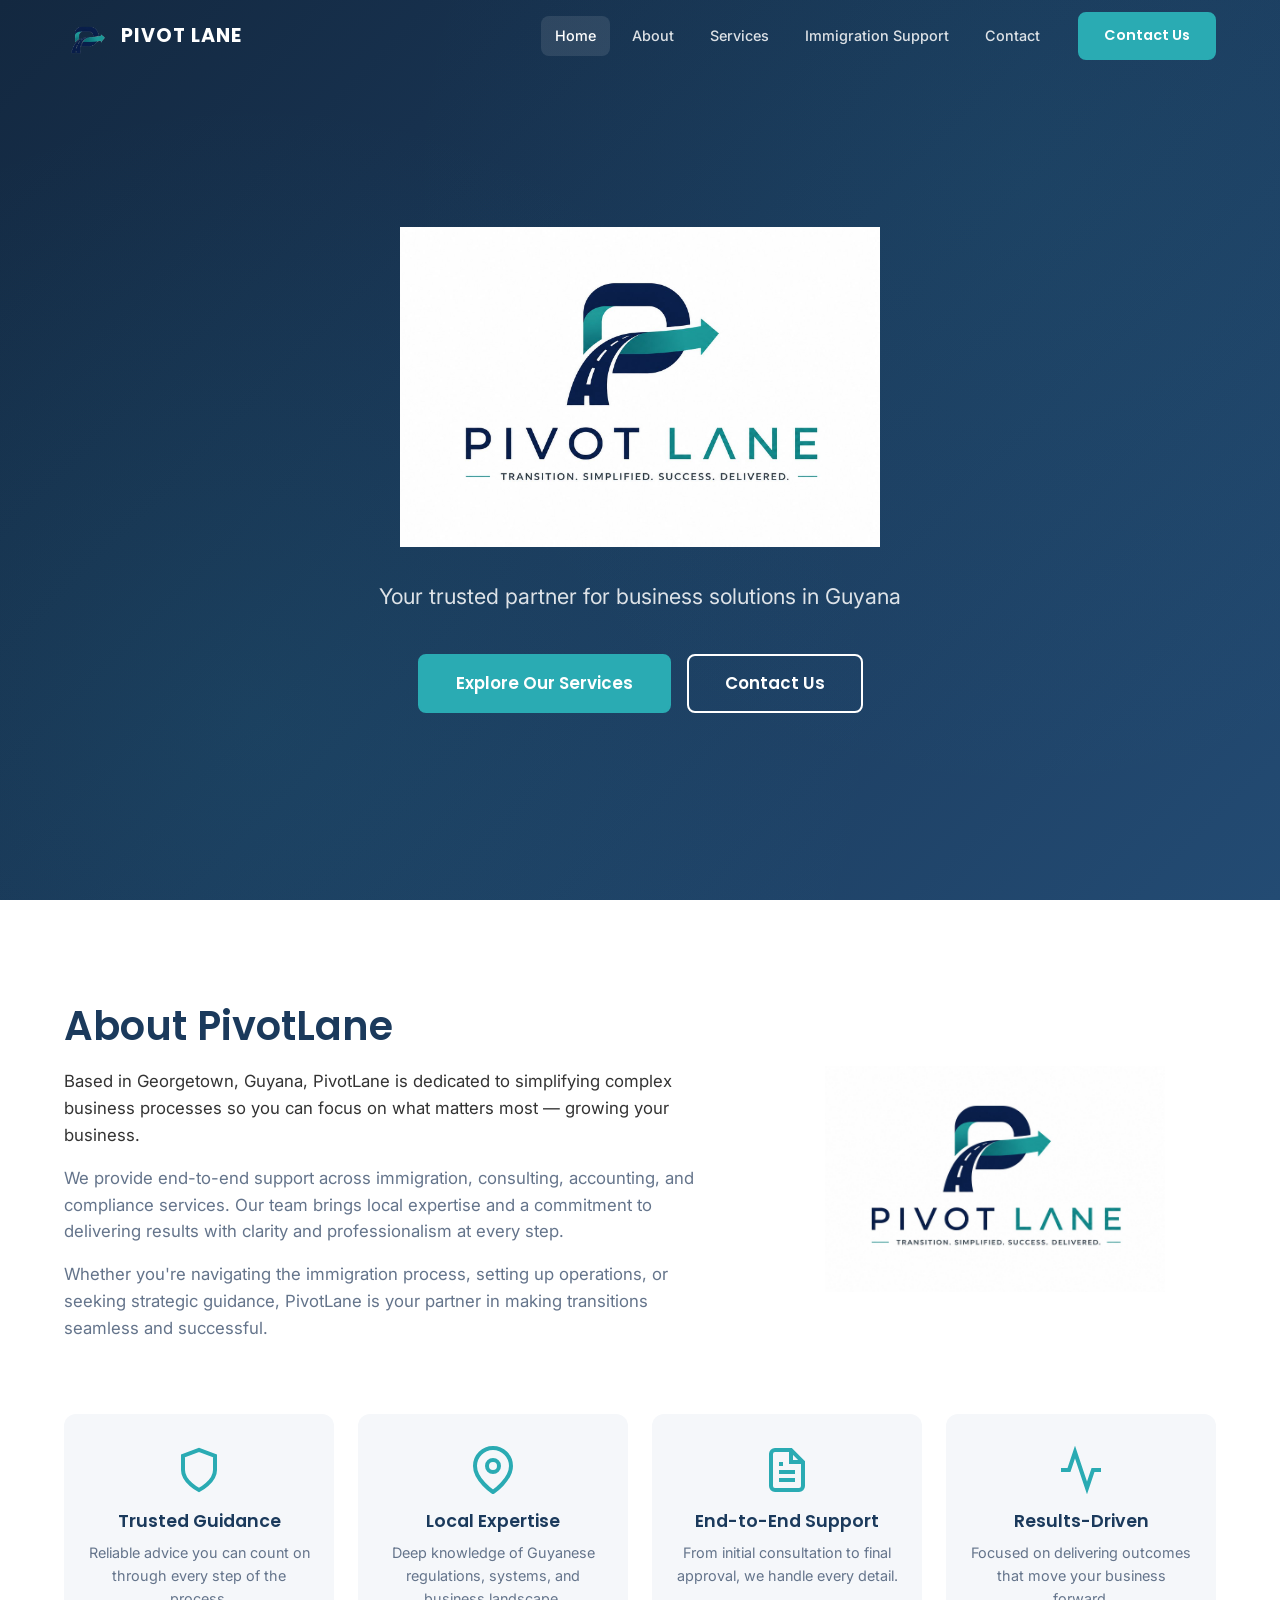
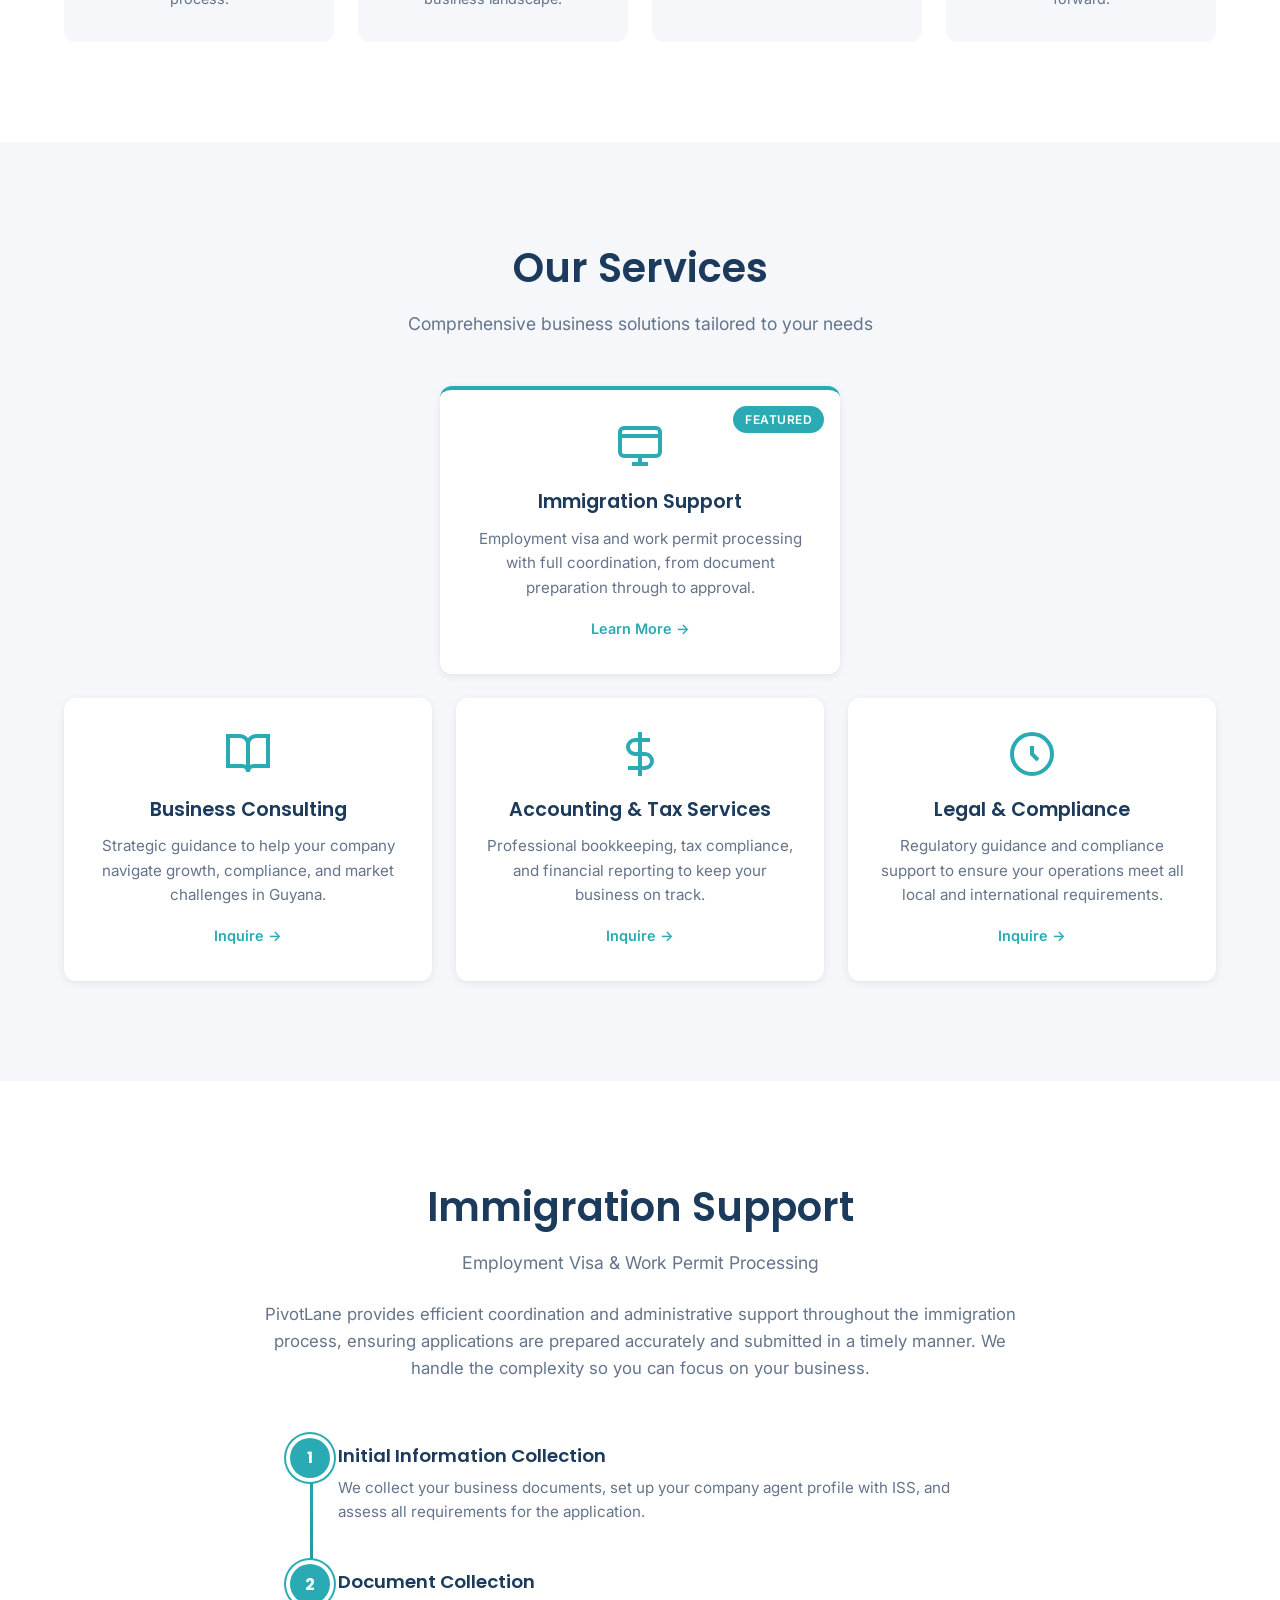
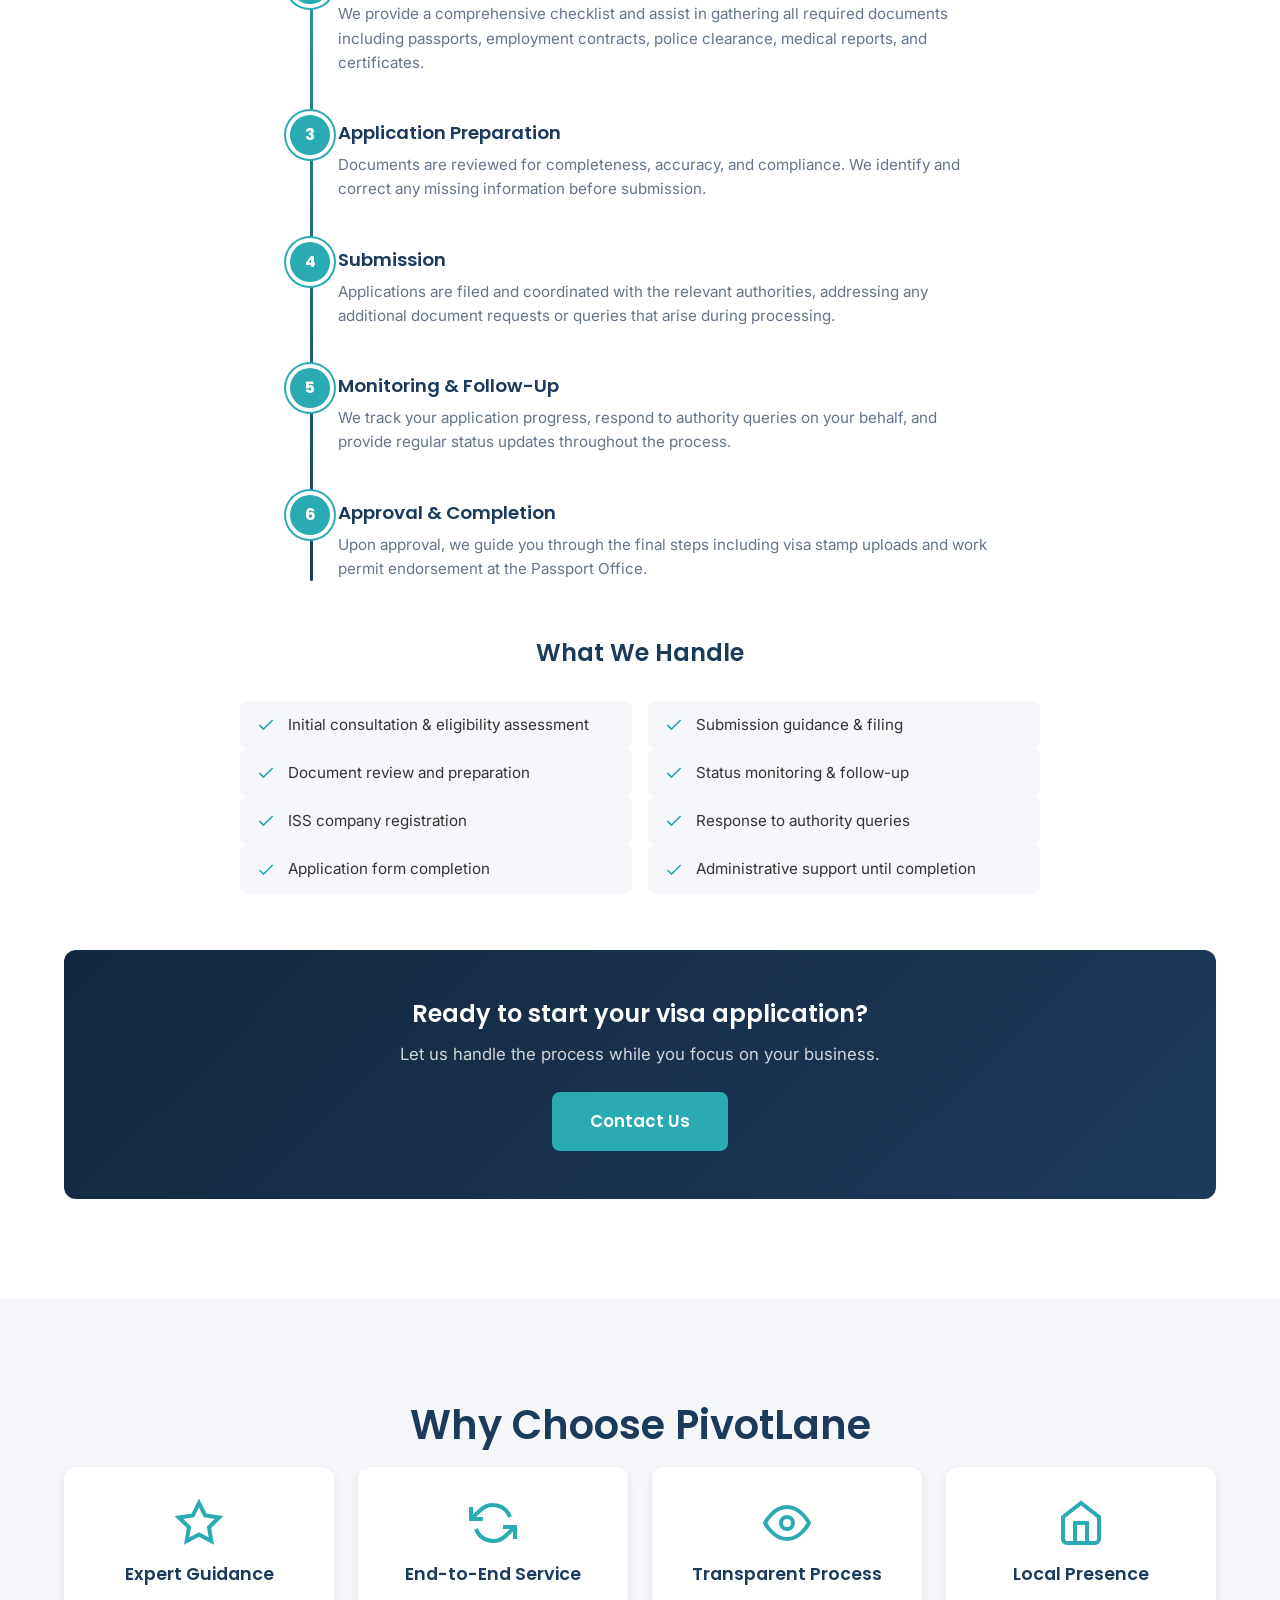
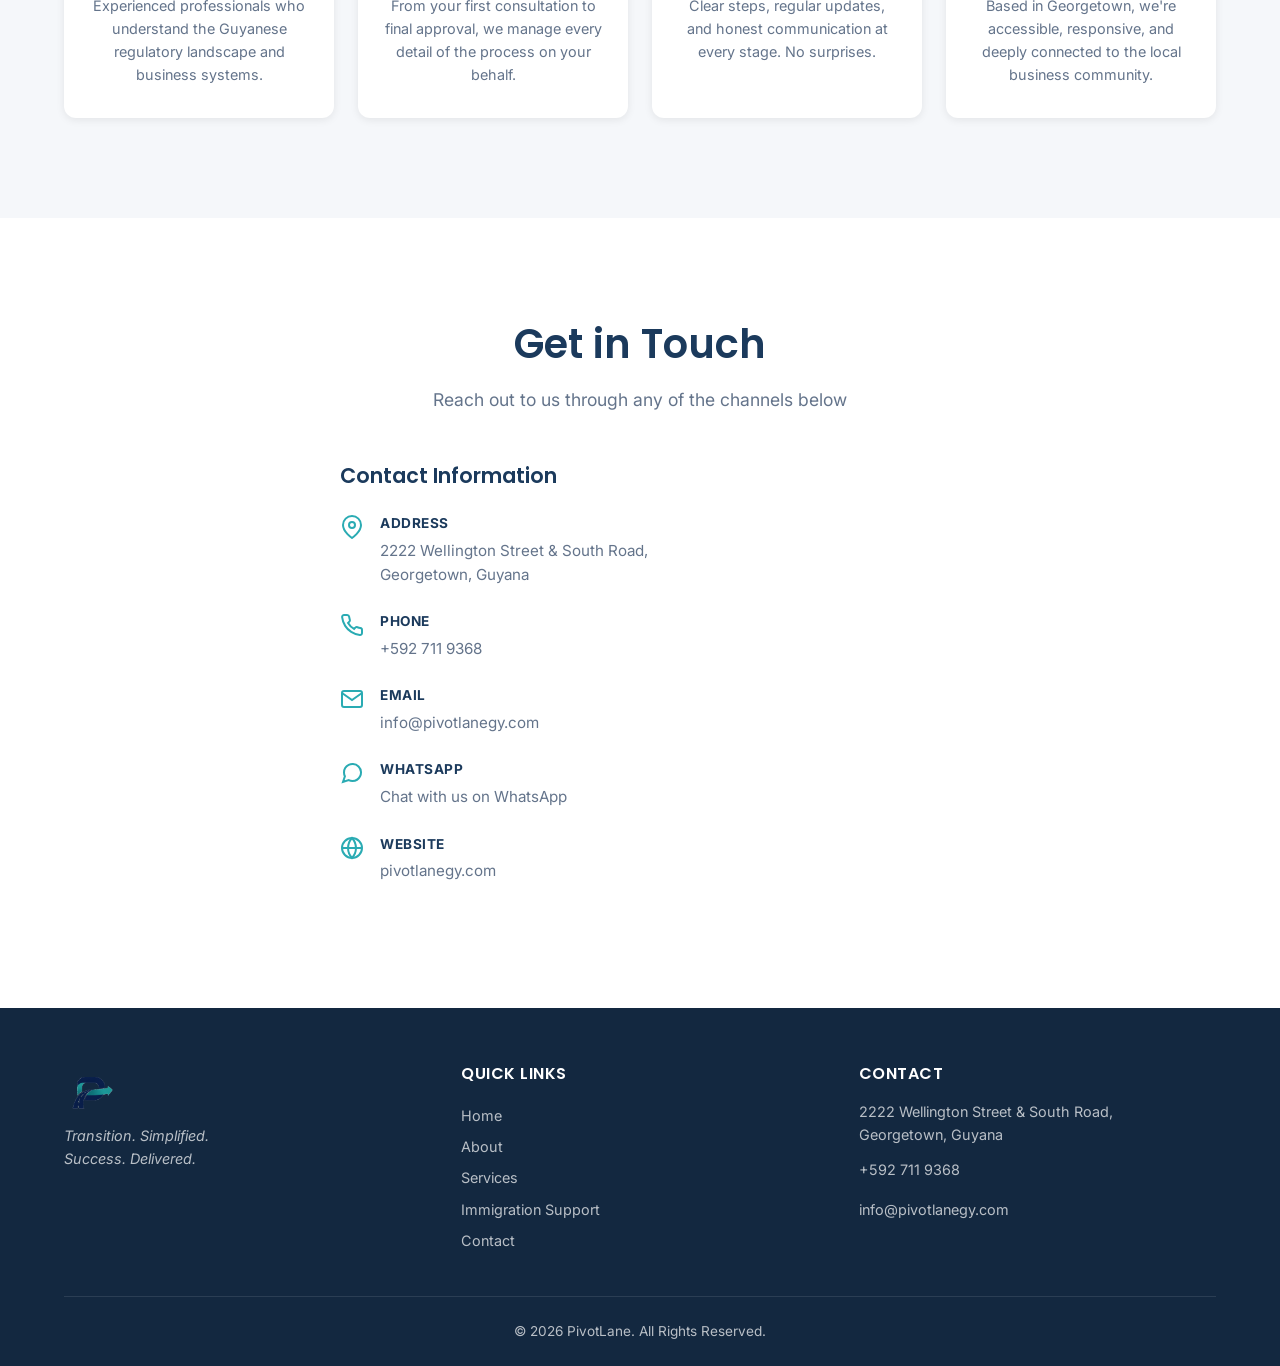
==== commit 05790997: "Replace contact form with contact info only Remove form fields and validation, keep phone, email, Wh" ====
--- a/index.html
+++ b/index.html
@@ -31,7 +31,7 @@
                 <a href="#immigration" class="nav-link">Immigration Support</a>
                 <a href="#contact" class="nav-link">Contact</a>
             </nav>
-            <a href="#contact" class="btn btn-primary nav-cta">Get a Quote</a>
+            <a href="#contact" class="btn btn-primary nav-cta">Contact Us</a>
             <button class="hamburger" id="hamburger" aria-label="Toggle navigation">
                 <span></span>
                 <span></span>
@@ -241,7 +241,7 @@
             <div class="cta-banner reveal">
                 <h3>Ready to start your visa application?</h3>
                 <p>Let us handle the process while you focus on your business.</p>
-                <a href="#contact" class="btn btn-primary btn-lg">Get a Quote</a>
+                <a href="#contact" class="btn btn-primary btn-lg">Contact Us</a>
             </div>
         </div>
     </section>
@@ -287,8 +287,8 @@
     <section class="section contact" id="contact">
         <div class="container">
             <h2 class="section-heading section-heading-center">Get in Touch</h2>
-            <p class="section-subheading">Request a quote or ask us anything about our services</p>
-            <div class="contact-grid">
+            <p class="section-subheading">Reach out to us through any of the channels below</p>
+            <div class="contact-centered">
                 <div class="contact-info">
                     <h3>Contact Information</h3>
                     <div class="contact-item">
@@ -326,39 +326,6 @@
                             <p><a href="https://pivotlanegy.com" target="_blank" rel="noopener">pivotlanegy.com</a></p>
                         </div>
                     </div>
-                </div>
-                <div class="contact-form-wrapper">
-                    <!-- To use Formspree, replace the action with: https://formspree.io/f/YOUR_FORM_ID -->
-                    <form class="contact-form" id="contactForm" action="mailto:info@pivotlanegy.com" method="POST" enctype="text/plain">
-                        <div class="form-group">
-                            <label for="name">Full Name <span class="required">*</span></label>
-                            <input type="text" id="name" name="name" required placeholder="Your full name">
-                        </div>
-                        <div class="form-group">
-                            <label for="email">Email <span class="required">*</span></label>
-                            <input type="email" id="email" name="email" required placeholder="your@email.com">
-                        </div>
-                        <div class="form-group">
-                            <label for="phone">Phone</label>
-                            <input type="tel" id="phone" name="phone" placeholder="+592 000 0000">
-                        </div>
-                        <div class="form-group">
-                            <label for="service">Service Interest</label>
-                            <select id="service" name="service">
-                                <option value="">Select a service</option>
-                                <option value="Immigration Support">Immigration Support</option>
-                                <option value="Business Consulting">Business Consulting</option>
-                                <option value="Accounting & Tax Services">Accounting & Tax Services</option>
-                                <option value="Legal & Compliance">Legal & Compliance</option>
-                                <option value="Other">Other</option>
-                            </select>
-                        </div>
-                        <div class="form-group">
-                            <label for="message">Message <span class="required">*</span></label>
-                            <textarea id="message" name="message" rows="5" required placeholder="Tell us about your needs..."></textarea>
-                        </div>
-                        <button type="submit" class="btn btn-primary btn-lg btn-full">Request a Quote</button>
-                    </form>
                 </div>
             </div>
         </div>
--- a/css/styles.css
+++ b/css/styles.css
@@ -616,10 +616,9 @@
 /* ============================================
    CONTACT
    ============================================ */
-.contact-grid {
-    display: grid;
-    grid-template-columns: 1fr;
-    gap: 48px;
+.contact-centered {
+    max-width: 600px;
+    margin: 0 auto;
 }
 
 .contact-info h3 {
@@ -664,71 +663,6 @@
     color: var(--color-teal);
 }
 
-/* Form */
-.contact-form-wrapper {
-    background: var(--color-gray-bg);
-    border-radius: var(--radius-lg);
-    padding: 32px 24px;
-}
-
-.form-group {
-    margin-bottom: 20px;
-}
-
-.form-group label {
-    display: block;
-    font-weight: 500;
-    font-size: 0.9rem;
-    margin-bottom: 6px;
-    color: var(--color-navy);
-}
-
-.required {
-    color: #e53e3e;
-}
-
-.form-group input,
-.form-group select,
-.form-group textarea {
-    width: 100%;
-    padding: 12px 16px;
-    border: 2px solid var(--color-gray-border);
-    border-radius: var(--radius);
-    font-family: var(--font-primary);
-    font-size: 0.95rem;
-    color: var(--color-text);
-    background: var(--color-white);
-    transition: border-color var(--transition);
-    outline: none;
-}
-
-.form-group input:focus,
-.form-group select:focus,
-.form-group textarea:focus {
-    border-color: var(--color-teal);
-}
-
-.form-group input::placeholder,
-.form-group textarea::placeholder {
-    color: #A0AEC0;
-}
-
-.form-group textarea {
-    resize: vertical;
-    min-height: 120px;
-}
-
-.form-group input.error,
-.form-group textarea.error {
-    border-color: #e53e3e;
-}
-
-.form-error {
-    color: #e53e3e;
-    font-size: 0.8rem;
-    margin-top: 4px;
-}
-
 /* ============================================
    FOOTER
    ============================================ */
@@ -818,15 +752,6 @@
 
     .why-grid {
         grid-template-columns: repeat(2, 1fr);
-    }
-
-    .contact-grid {
-        grid-template-columns: 1fr 1.2fr;
-        align-items: start;
-    }
-
-    .contact-form-wrapper {
-        padding: 40px 32px;
     }
 
     .footer-grid {
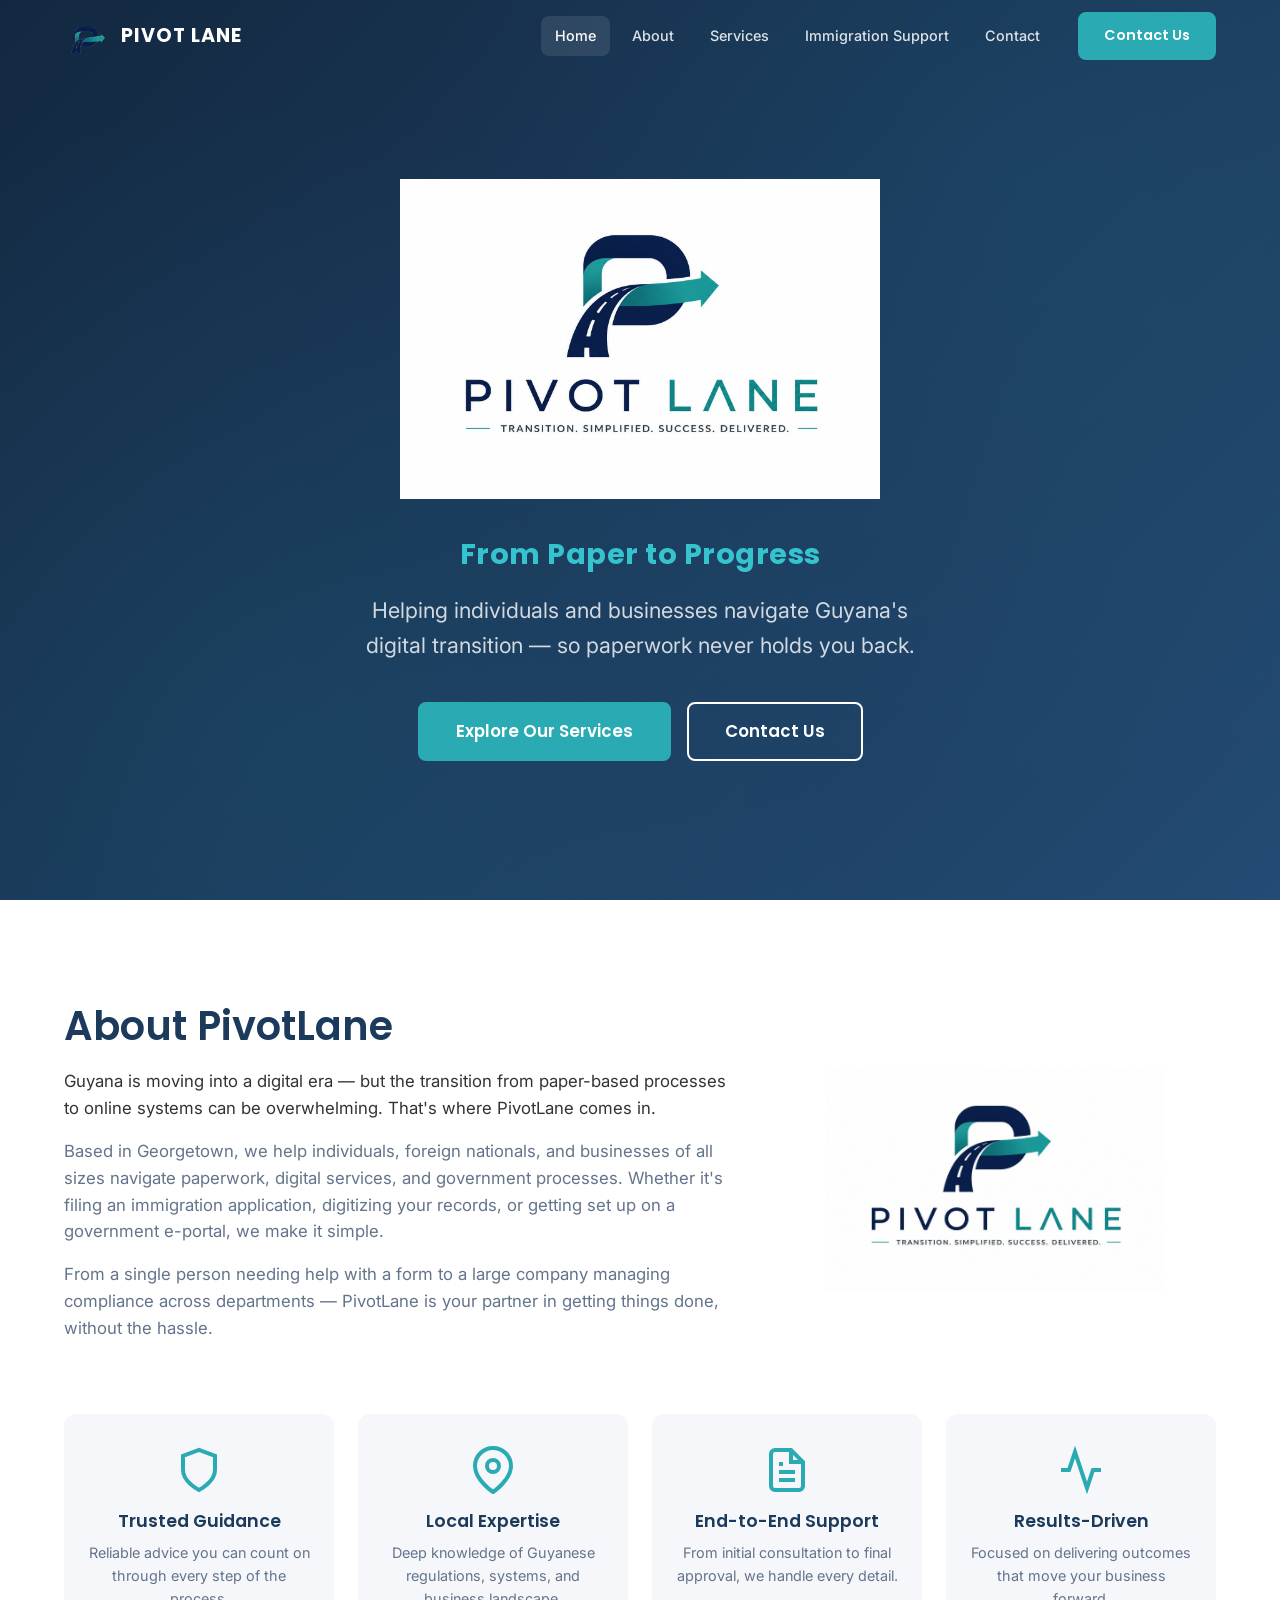
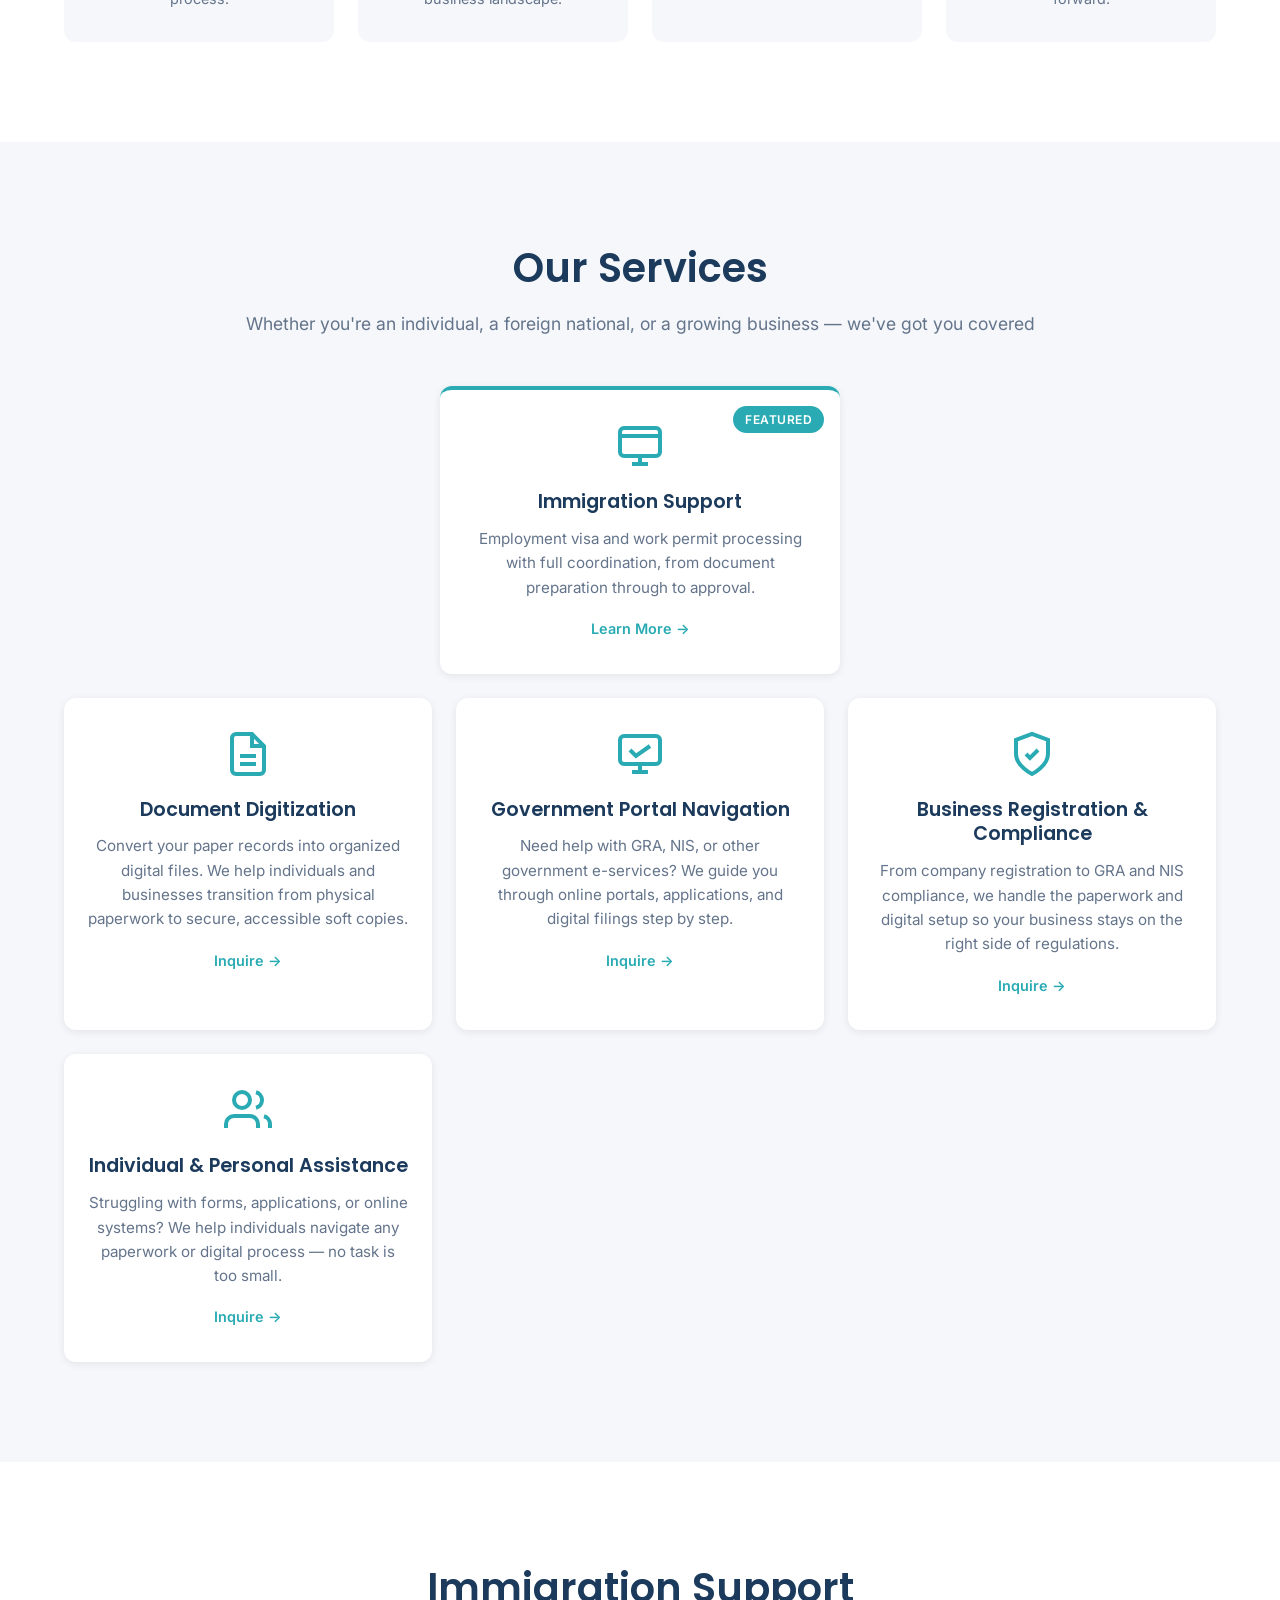
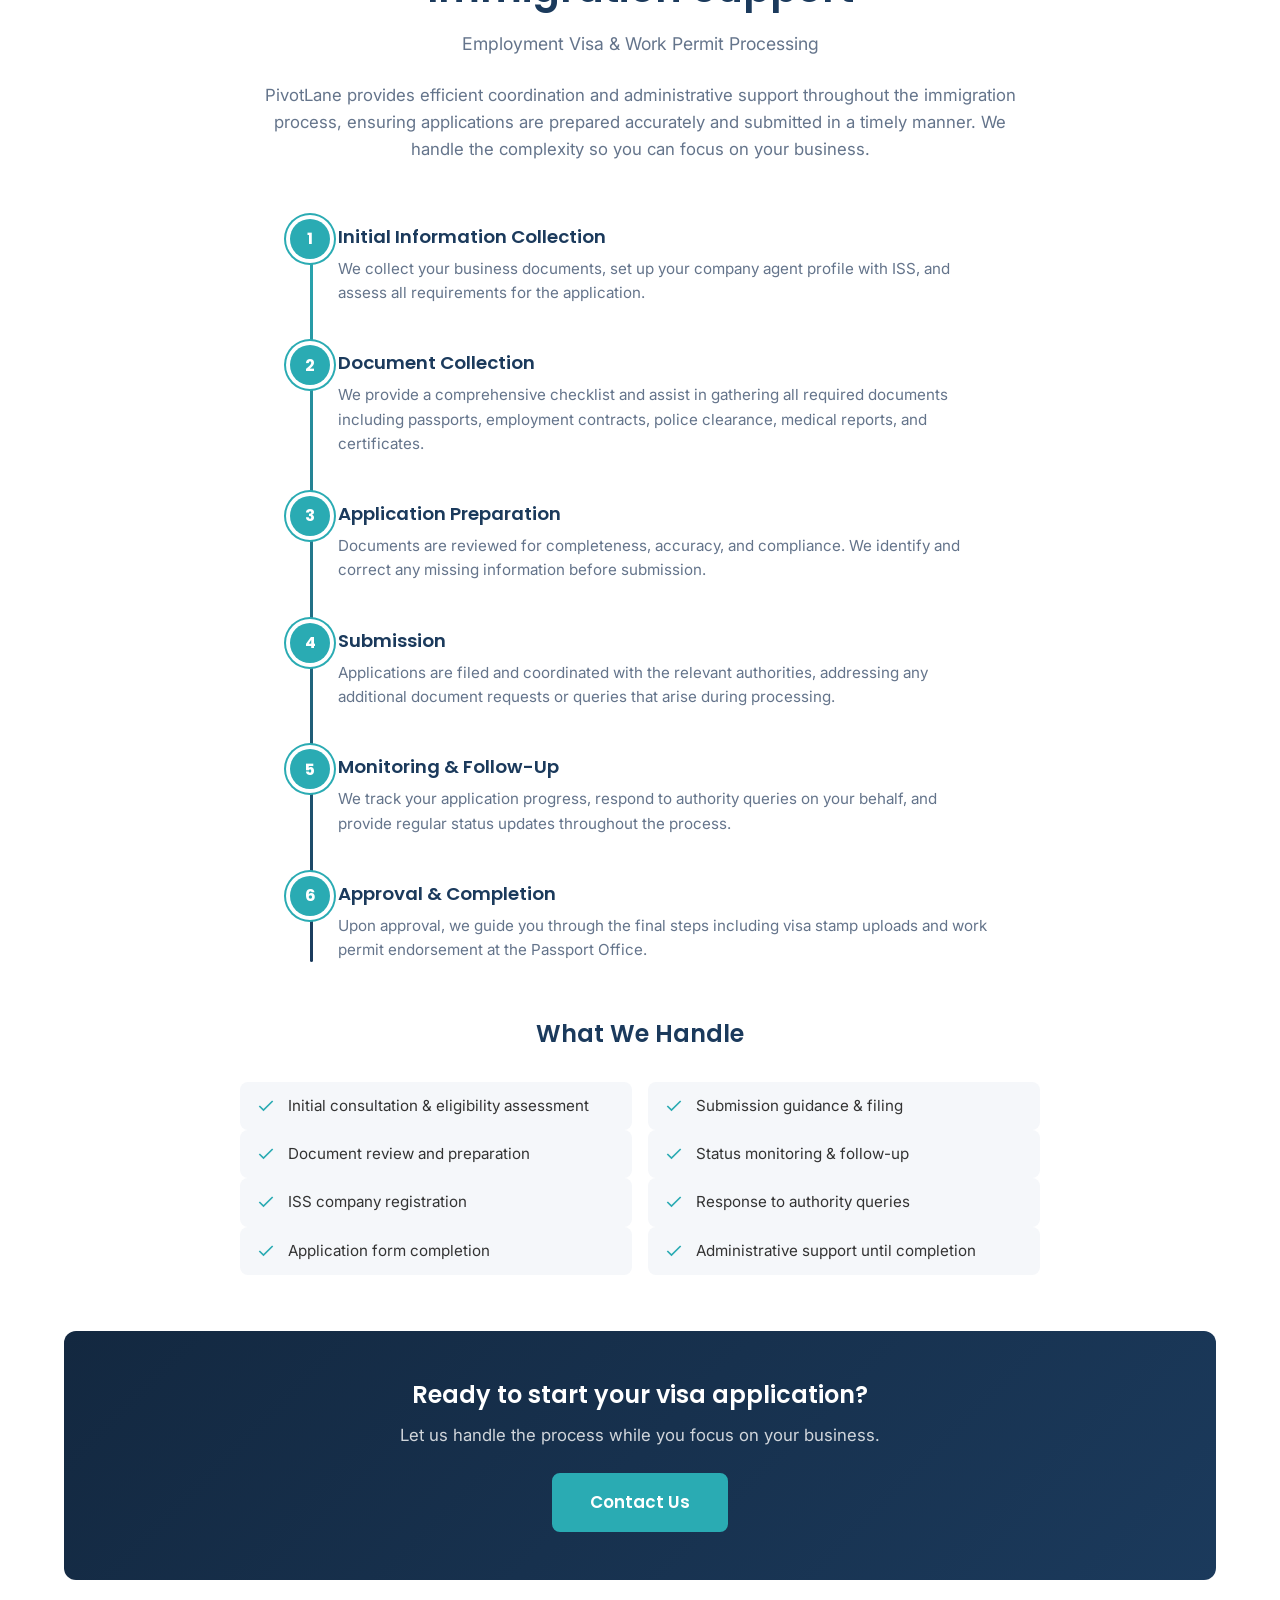
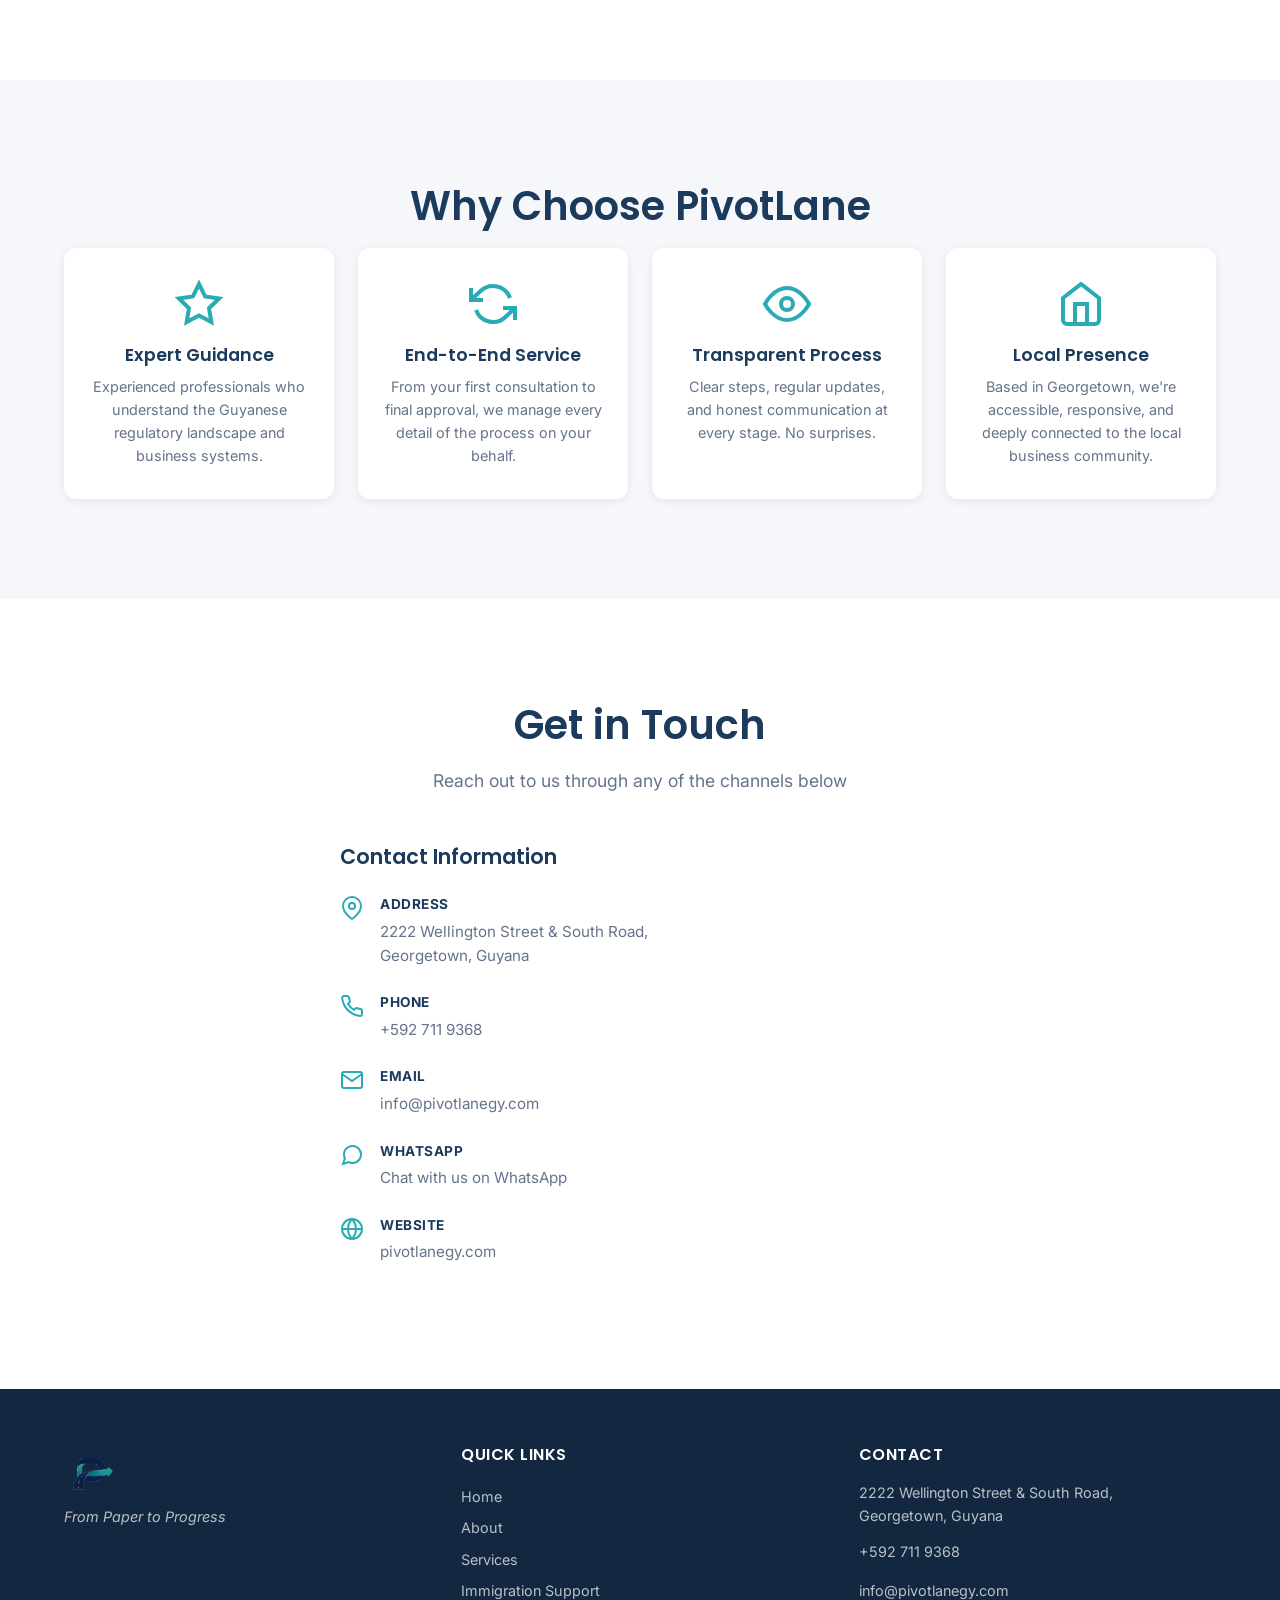
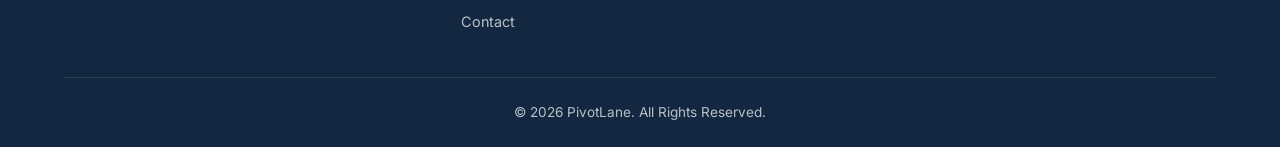
==== commit 4ffb0e74: "Rebrand to "From Paper to Progress" with updated services Rework site copy to reflect PivotLane's co" ====
--- a/index.html
+++ b/index.html
@@ -3,10 +3,10 @@
 <head>
     <meta charset="UTF-8">
     <meta name="viewport" content="width=device-width, initial-scale=1.0">
-    <title>PivotLane - Business Solutions | Georgetown, Guyana</title>
-    <meta name="description" content="PivotLane provides professional business solutions in Georgetown, Guyana. Immigration support, business consulting, accounting, HR, and compliance services.">
-    <meta property="og:title" content="PivotLane - Business Solutions">
-    <meta property="og:description" content="Transition. Simplified. Success. Delivered. Professional business solutions in Georgetown, Guyana.">
+    <title>PivotLane - From Paper to Progress | Georgetown, Guyana</title>
+    <meta name="description" content="PivotLane helps individuals and businesses in Guyana navigate the shift from paper to digital. Immigration support, document digitization, government e-services, and more.">
+    <meta property="og:title" content="PivotLane - From Paper to Progress">
+    <meta property="og:description" content="Helping individuals and businesses in Guyana navigate paperwork, digital services, and government processes with ease.">
     <meta property="og:type" content="website">
     <link rel="icon" type="image/png" sizes="32x32" href="favicon.png">
     <link rel="apple-touch-icon" sizes="180x180" href="assets/images/apple-touch-icon.png">
@@ -44,8 +44,9 @@
     <section class="hero" id="hero">
         <div class="hero-bg"></div>
         <div class="container hero-content">
-            <img src="assets/images/logo-full.png" alt="PivotLane - Transition. Simplified. Success. Delivered." class="hero-logo">
-            <p class="hero-subtitle">Your trusted partner for business solutions in Guyana</p>
+            <img src="assets/images/logo-full.png" alt="PivotLane - From Paper to Progress" class="hero-logo">
+            <p class="hero-tagline">From Paper to Progress</p>
+            <p class="hero-subtitle">Helping individuals and businesses navigate Guyana's digital transition &mdash; so paperwork never holds you back.</p>
             <div class="hero-ctas">
                 <a href="#services" class="btn btn-primary btn-lg">Explore Our Services</a>
                 <a href="#contact" class="btn btn-outline btn-lg">Contact Us</a>
@@ -59,9 +60,9 @@
             <div class="about-grid">
                 <div class="about-text">
                     <h2 class="section-heading">About PivotLane</h2>
-                    <p>Based in Georgetown, Guyana, PivotLane is dedicated to simplifying complex business processes so you can focus on what matters most &mdash; growing your business.</p>
-                    <p>We provide end-to-end support across immigration, consulting, accounting, and compliance services. Our team brings local expertise and a commitment to delivering results with clarity and professionalism at every step.</p>
-                    <p>Whether you're navigating the immigration process, setting up operations, or seeking strategic guidance, PivotLane is your partner in making transitions seamless and successful.</p>
+                    <p>Guyana is moving into a digital era &mdash; but the transition from paper-based processes to online systems can be overwhelming. That's where PivotLane comes in.</p>
+                    <p>Based in Georgetown, we help individuals, foreign nationals, and businesses of all sizes navigate paperwork, digital services, and government processes. Whether it's filing an immigration application, digitizing your records, or getting set up on a government e-portal, we make it simple.</p>
+                    <p>From a single person needing help with a form to a large company managing compliance across departments &mdash; PivotLane is your partner in getting things done, without the hassle.</p>
                 </div>
                 <div class="about-image">
                     <img src="assets/images/logo-full.png" alt="PivotLane" class="about-logo">
@@ -104,7 +105,7 @@
     <section class="section section-gray services" id="services">
         <div class="container">
             <h2 class="section-heading section-heading-center">Our Services</h2>
-            <p class="section-subheading">Comprehensive business solutions tailored to your needs</p>
+            <p class="section-subheading">Whether you're an individual, a foreign national, or a growing business &mdash; we've got you covered</p>
             <div class="services-grid">
                 <a href="#immigration" class="service-card service-card-featured reveal">
                     <div class="service-badge">Featured</div>
@@ -117,27 +118,35 @@
                 </a>
                 <div class="service-card reveal">
                     <div class="service-icon">
-                        <svg viewBox="0 0 24 24" fill="none" stroke="currentColor" stroke-width="2"><path d="M2 3h6a4 4 0 014 4v14a3 3 0 00-3-3H2z"/><path d="M22 3h-6a4 4 0 00-4 4v14a3 3 0 013-3h7z"/></svg>
-                    </div>
-                    <h3>Business Consulting</h3>
-                    <p>Strategic guidance to help your company navigate growth, compliance, and market challenges in Guyana.</p>
-                    <a href="#contact" class="service-cta" data-service="Business Consulting">Inquire &rarr;</a>
+                        <svg viewBox="0 0 24 24" fill="none" stroke="currentColor" stroke-width="2"><path d="M14 2H6a2 2 0 00-2 2v16a2 2 0 002 2h12a2 2 0 002-2V8z"/><polyline points="14 2 14 8 20 8"/><line x1="16" y1="13" x2="8" y2="13"/><line x1="16" y1="17" x2="8" y2="17"/></svg>
+                    </div>
+                    <h3>Document Digitization</h3>
+                    <p>Convert your paper records into organized digital files. We help individuals and businesses transition from physical paperwork to secure, accessible soft copies.</p>
+                    <a href="#contact" class="service-cta">Inquire &rarr;</a>
                 </div>
                 <div class="service-card reveal">
                     <div class="service-icon">
-                        <svg viewBox="0 0 24 24" fill="none" stroke="currentColor" stroke-width="2"><line x1="12" y1="1" x2="12" y2="23"/><path d="M17 5H9.5a3.5 3.5 0 000 7h5a3.5 3.5 0 010 7H6"/></svg>
-                    </div>
-                    <h3>Accounting & Tax Services</h3>
-                    <p>Professional bookkeeping, tax compliance, and financial reporting to keep your business on track.</p>
-                    <a href="#contact" class="service-cta" data-service="Accounting & Tax Services">Inquire &rarr;</a>
+                        <svg viewBox="0 0 24 24" fill="none" stroke="currentColor" stroke-width="2"><rect x="2" y="3" width="20" height="14" rx="2"/><line x1="8" y1="21" x2="16" y2="21"/><line x1="12" y1="17" x2="12" y2="21"/><polyline points="7 10 10 13 17 8"/></svg>
+                    </div>
+                    <h3>Government Portal Navigation</h3>
+                    <p>Need help with GRA, NIS, or other government e-services? We guide you through online portals, applications, and digital filings step by step.</p>
+                    <a href="#contact" class="service-cta">Inquire &rarr;</a>
                 </div>
                 <div class="service-card reveal">
                     <div class="service-icon">
-                        <svg viewBox="0 0 24 24" fill="none" stroke="currentColor" stroke-width="2"><circle cx="12" cy="12" r="10"/><path d="M12 8v4l3 3"/></svg>
-                    </div>
-                    <h3>Legal & Compliance</h3>
-                    <p>Regulatory guidance and compliance support to ensure your operations meet all local and international requirements.</p>
-                    <a href="#contact" class="service-cta" data-service="Legal & Compliance">Inquire &rarr;</a>
+                        <svg viewBox="0 0 24 24" fill="none" stroke="currentColor" stroke-width="2"><path d="M12 22s8-4 8-10V5l-8-3-8 3v7c0 6 8 10 8 10z"/><polyline points="9 12 11 14 15 10"/></svg>
+                    </div>
+                    <h3>Business Registration & Compliance</h3>
+                    <p>From company registration to GRA and NIS compliance, we handle the paperwork and digital setup so your business stays on the right side of regulations.</p>
+                    <a href="#contact" class="service-cta">Inquire &rarr;</a>
+                </div>
+                <div class="service-card reveal">
+                    <div class="service-icon">
+                        <svg viewBox="0 0 24 24" fill="none" stroke="currentColor" stroke-width="2"><path d="M17 21v-2a4 4 0 00-4-4H5a4 4 0 00-4 4v2"/><circle cx="9" cy="7" r="4"/><path d="M23 21v-2a4 4 0 00-3-3.87"/><path d="M16 3.13a4 4 0 010 7.75"/></svg>
+                    </div>
+                    <h3>Individual & Personal Assistance</h3>
+                    <p>Struggling with forms, applications, or online systems? We help individuals navigate any paperwork or digital process &mdash; no task is too small.</p>
+                    <a href="#contact" class="service-cta">Inquire &rarr;</a>
                 </div>
             </div>
         </div>
@@ -337,7 +346,7 @@
             <div class="footer-grid">
                 <div class="footer-col">
                     <img src="assets/images/logo-icon.png" alt="PivotLane" class="footer-logo">
-                    <p class="footer-tagline">Transition. Simplified.<br>Success. Delivered.</p>
+                    <p class="footer-tagline">From Paper to Progress</p>
                 </div>
                 <div class="footer-col">
                     <h4>Quick Links</h4>
--- a/css/styles.css
+++ b/css/styles.css
@@ -306,10 +306,22 @@
     margin: 0 auto 32px;
 }
 
+.hero-tagline {
+    font-family: var(--font-heading);
+    font-size: 1.8rem;
+    font-weight: 700;
+    color: var(--color-teal-light);
+    margin-bottom: 16px;
+    letter-spacing: 0.5px;
+}
+
 .hero-subtitle {
-    font-size: 1.25rem;
-    color: rgba(255, 255, 255, 0.85);
+    font-size: 1.15rem;
+    color: rgba(255, 255, 255, 0.8);
     margin-bottom: 40px;
+    max-width: 560px;
+    margin-left: auto;
+    margin-right: auto;
     font-weight: 400;
 }
 
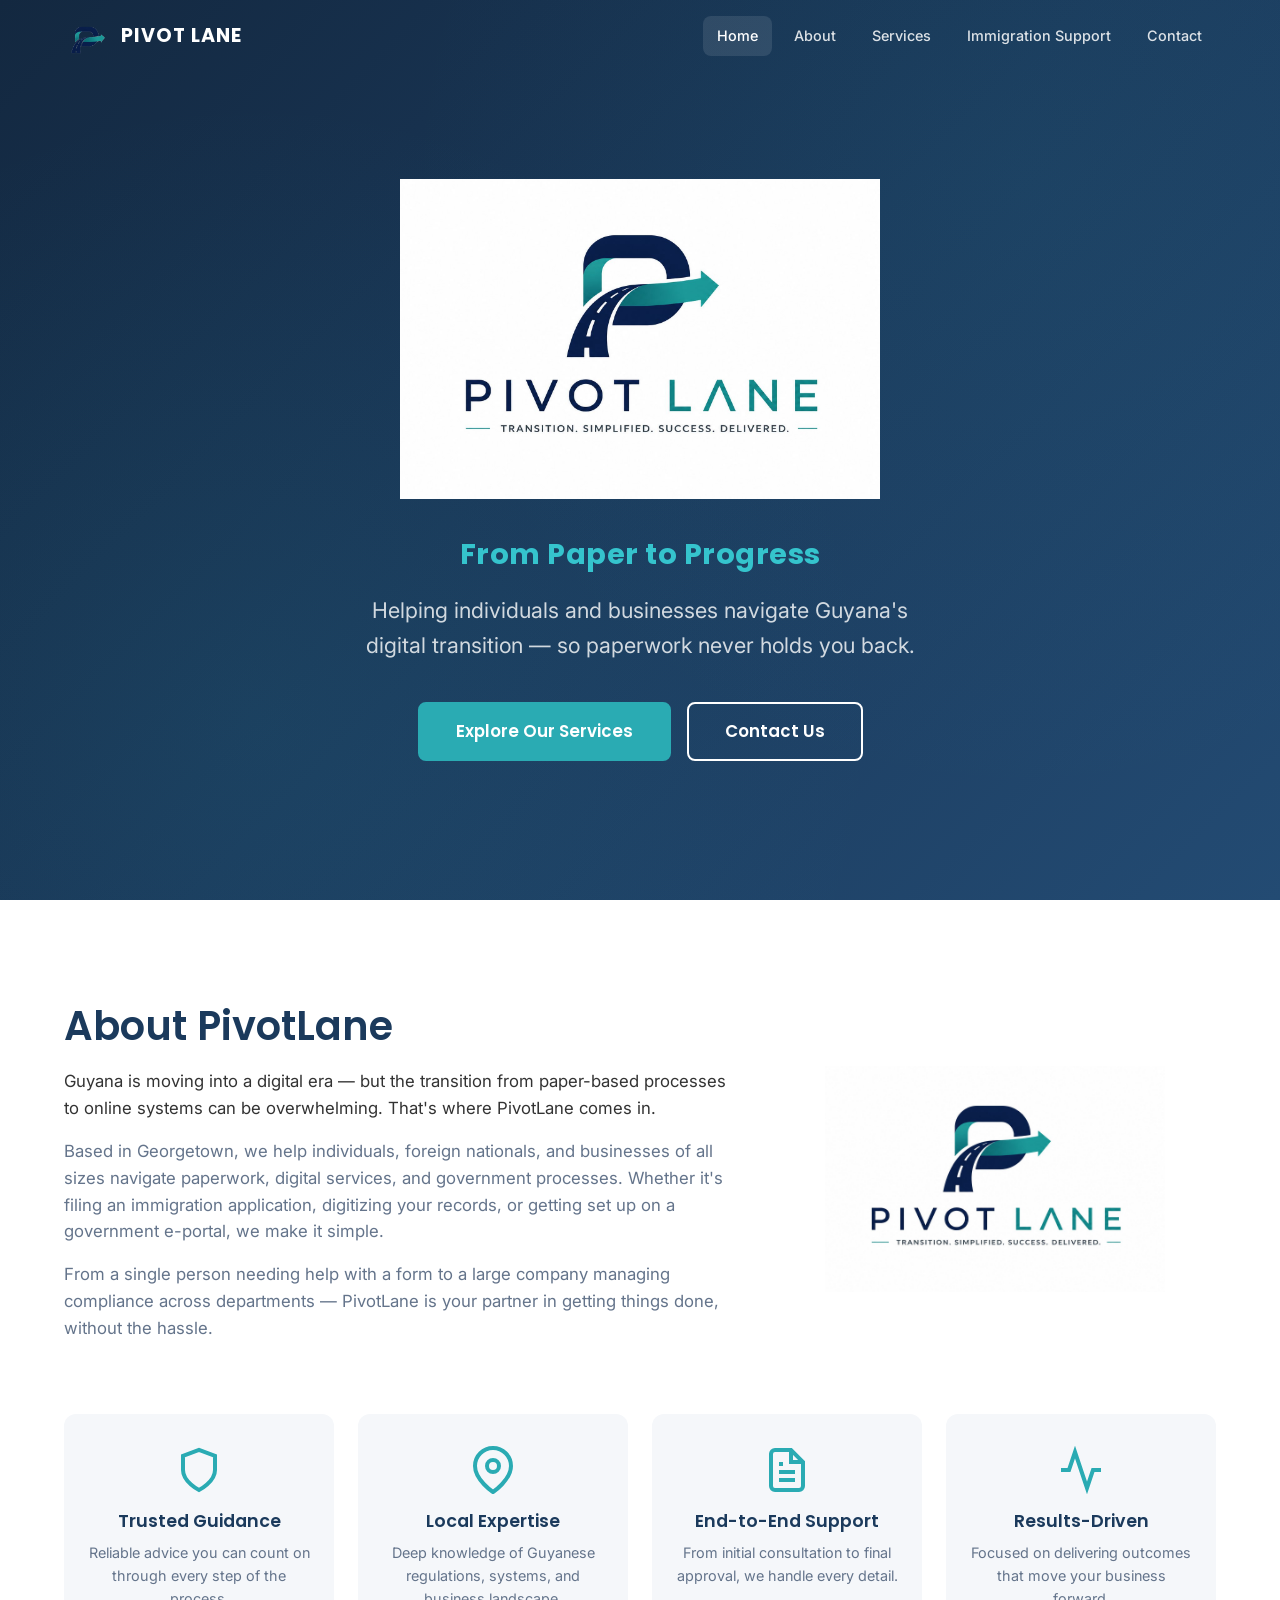
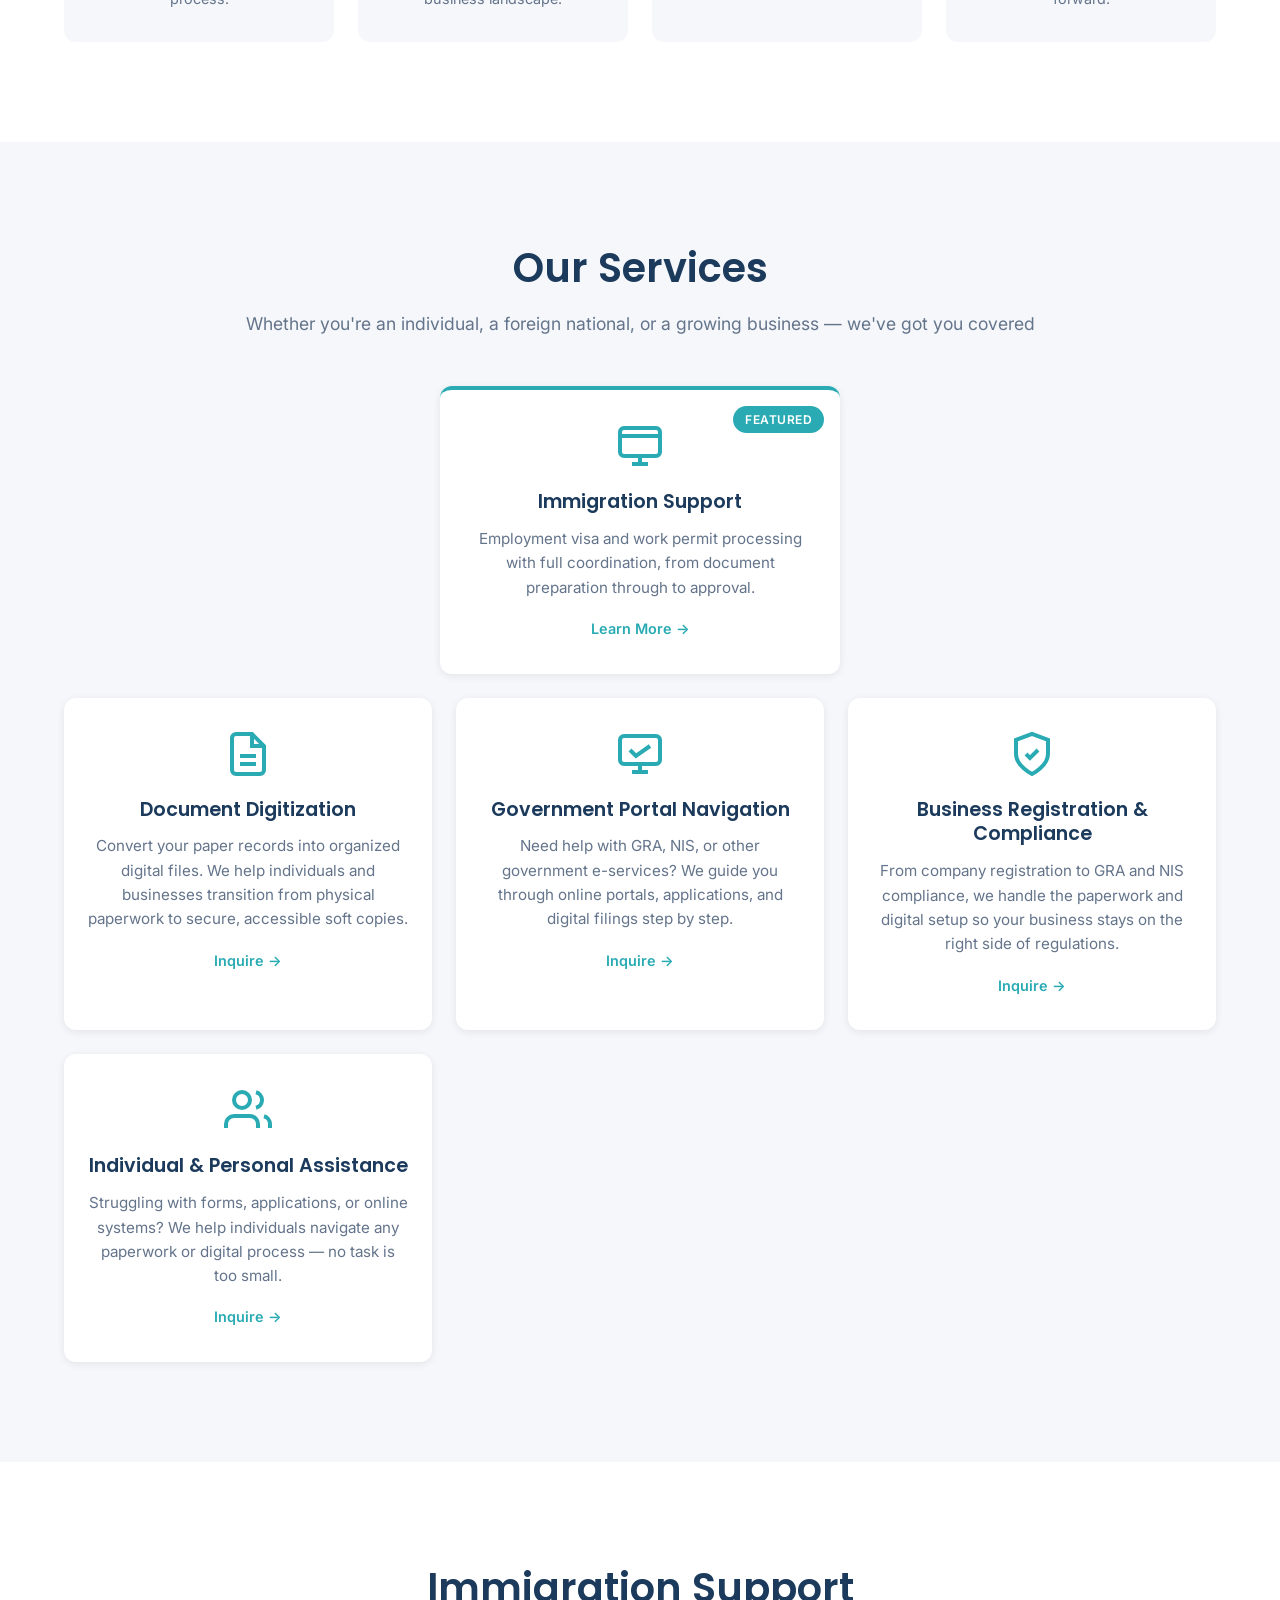
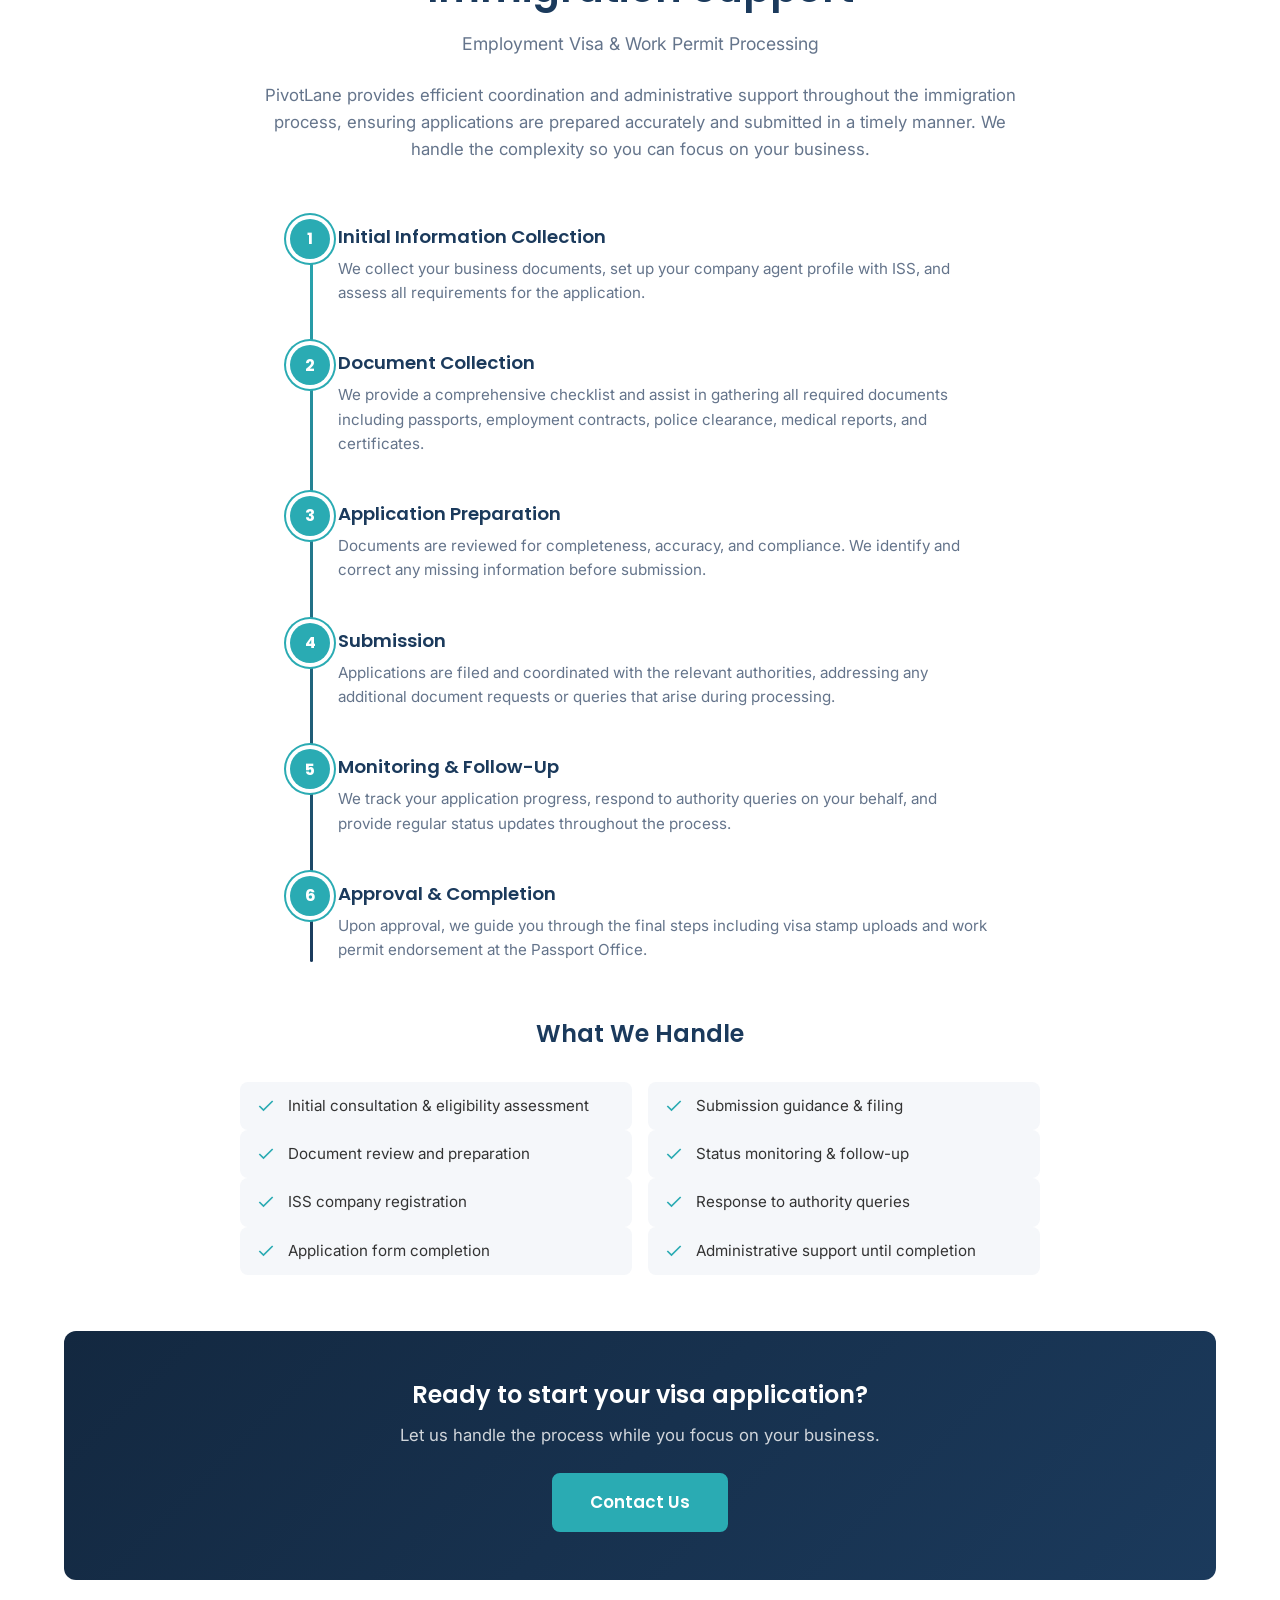
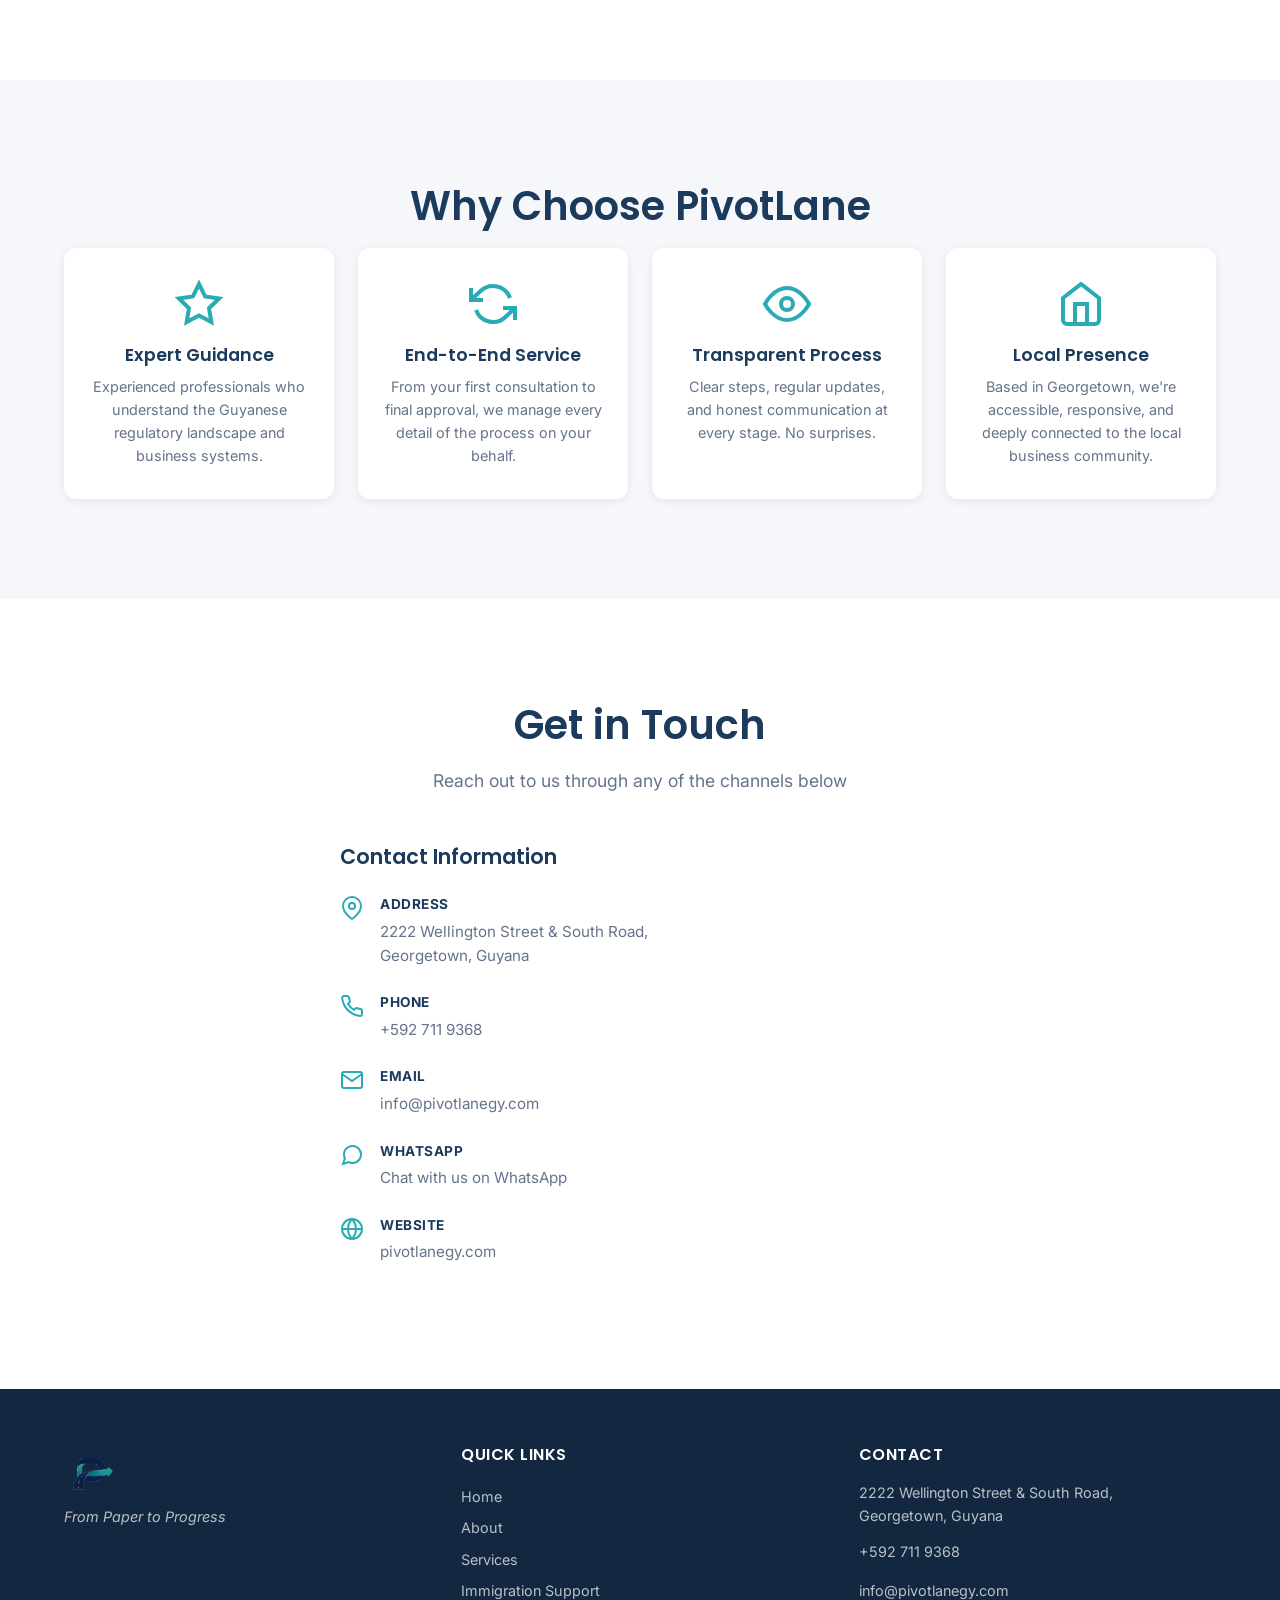
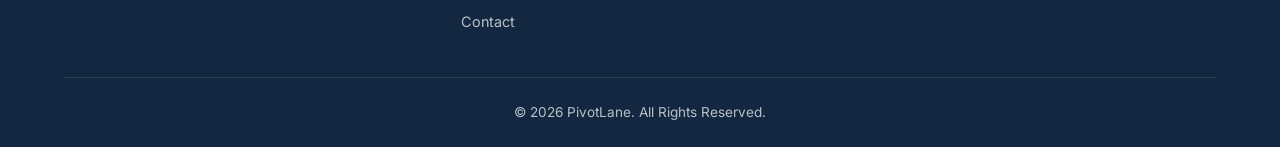
==== commit 35fc8a54: "Remove duplicate Contact Us button from navbar Co-Authored-By: Claude Opus 4.6 (1M context) <noreply" ====
--- a/index.html
+++ b/index.html
@@ -31,7 +31,6 @@
                 <a href="#immigration" class="nav-link">Immigration Support</a>
                 <a href="#contact" class="nav-link">Contact</a>
             </nav>
-            <a href="#contact" class="btn btn-primary nav-cta">Contact Us</a>
             <button class="hamburger" id="hamburger" aria-label="Toggle navigation">
                 <span></span>
                 <span></span>
